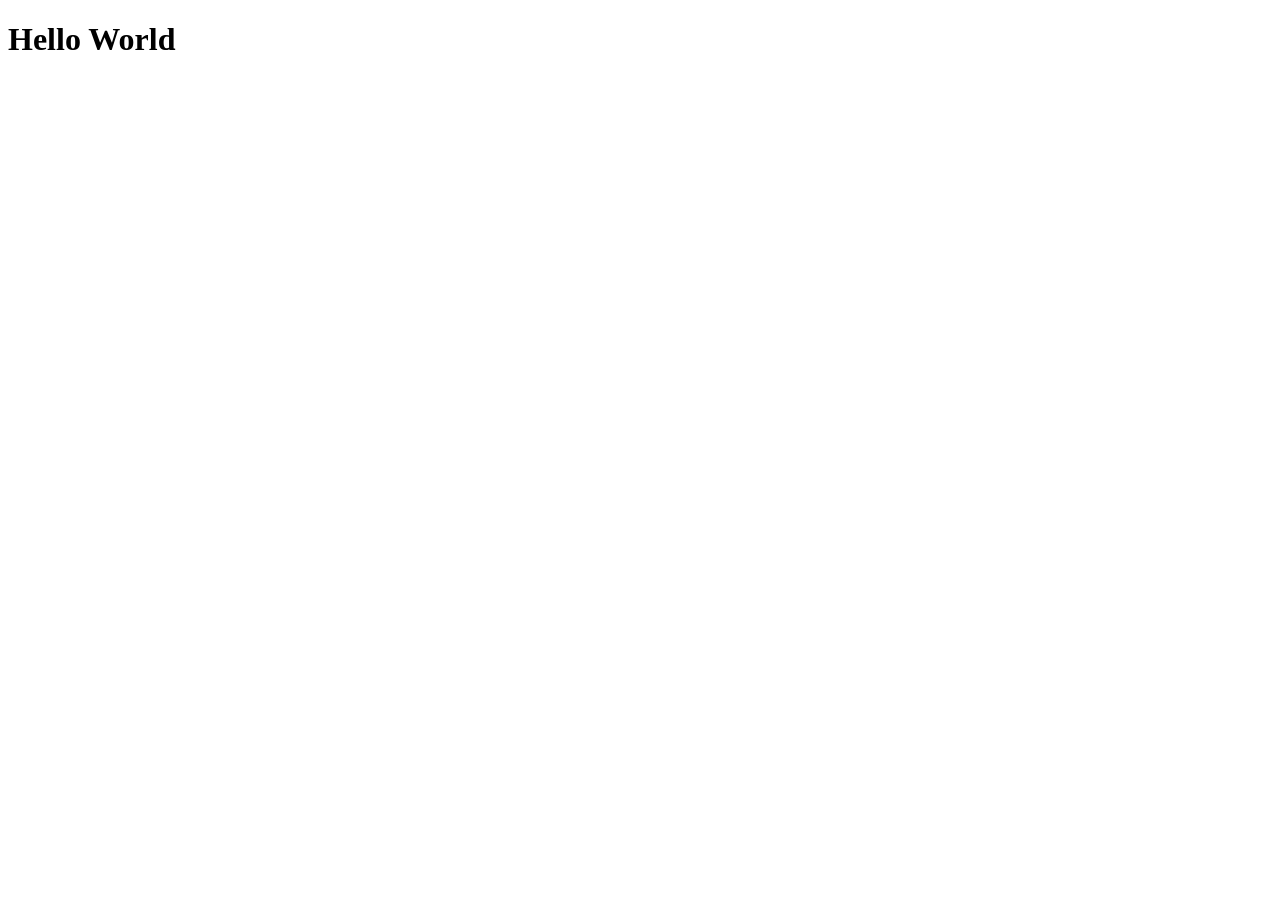
==== index.html @ a93dcea1 "docs: update readme" ====
<!DOCTYPE html>
<html lang="en">
<head>
    <meta charset="UTF-8">
    <meta http-equiv="X-UA-Compatible" content="IE=edge">
    <meta name="viewport" content="width=device-width, initial-scale=1.0">
    <title>Document</title>
</head>
<body> 
    <h1>Hello World</h1>
</body>
</html>
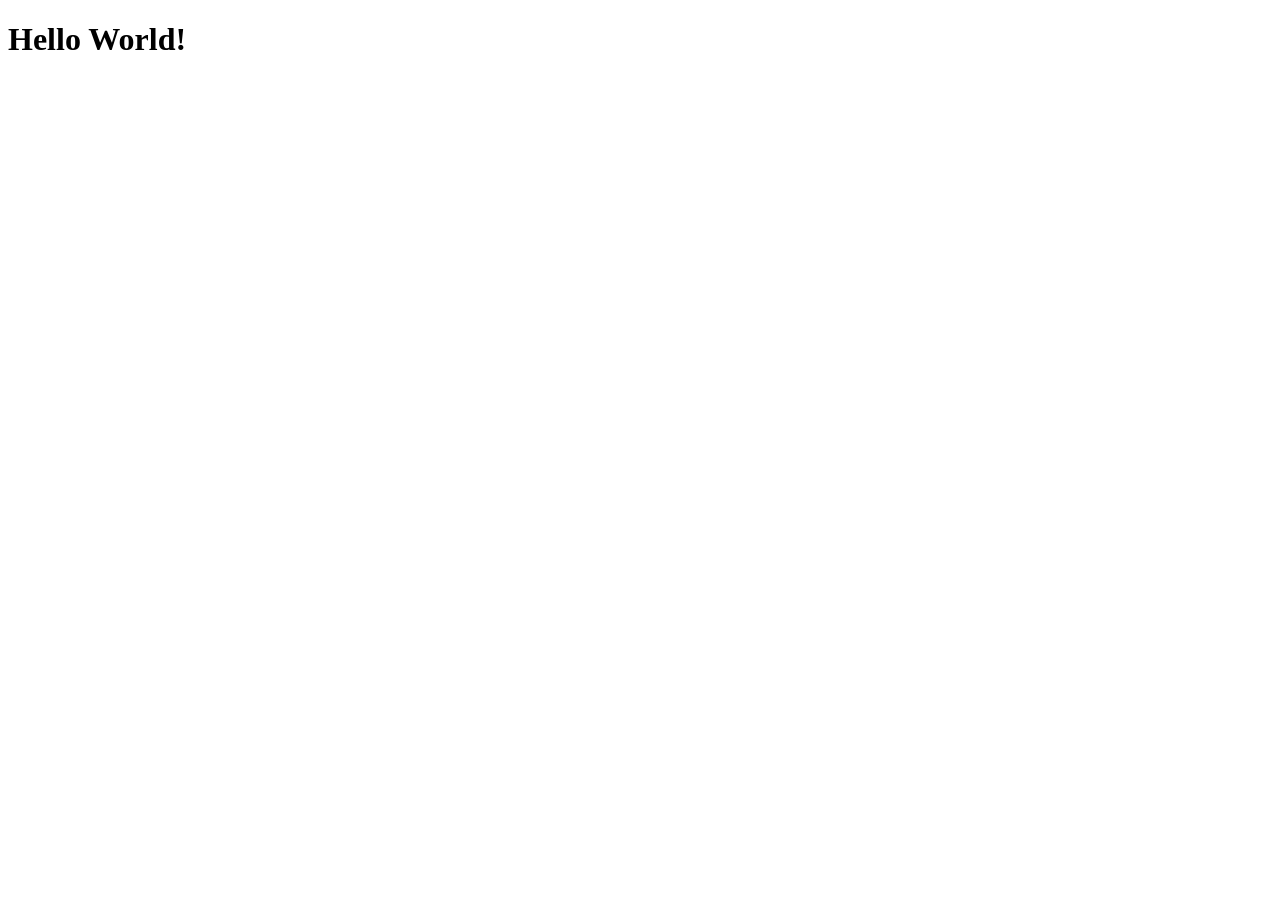
==== commit fe09a205: "fix: h1" ====
--- a/index.html
+++ b/index.html
@@ -7,6 +7,6 @@
     <title>Document</title>
 </head>
 <body> 
-    <h1>Hello World</h1>
+    <h1>Hello World!</h1>
 </body>
 </html>
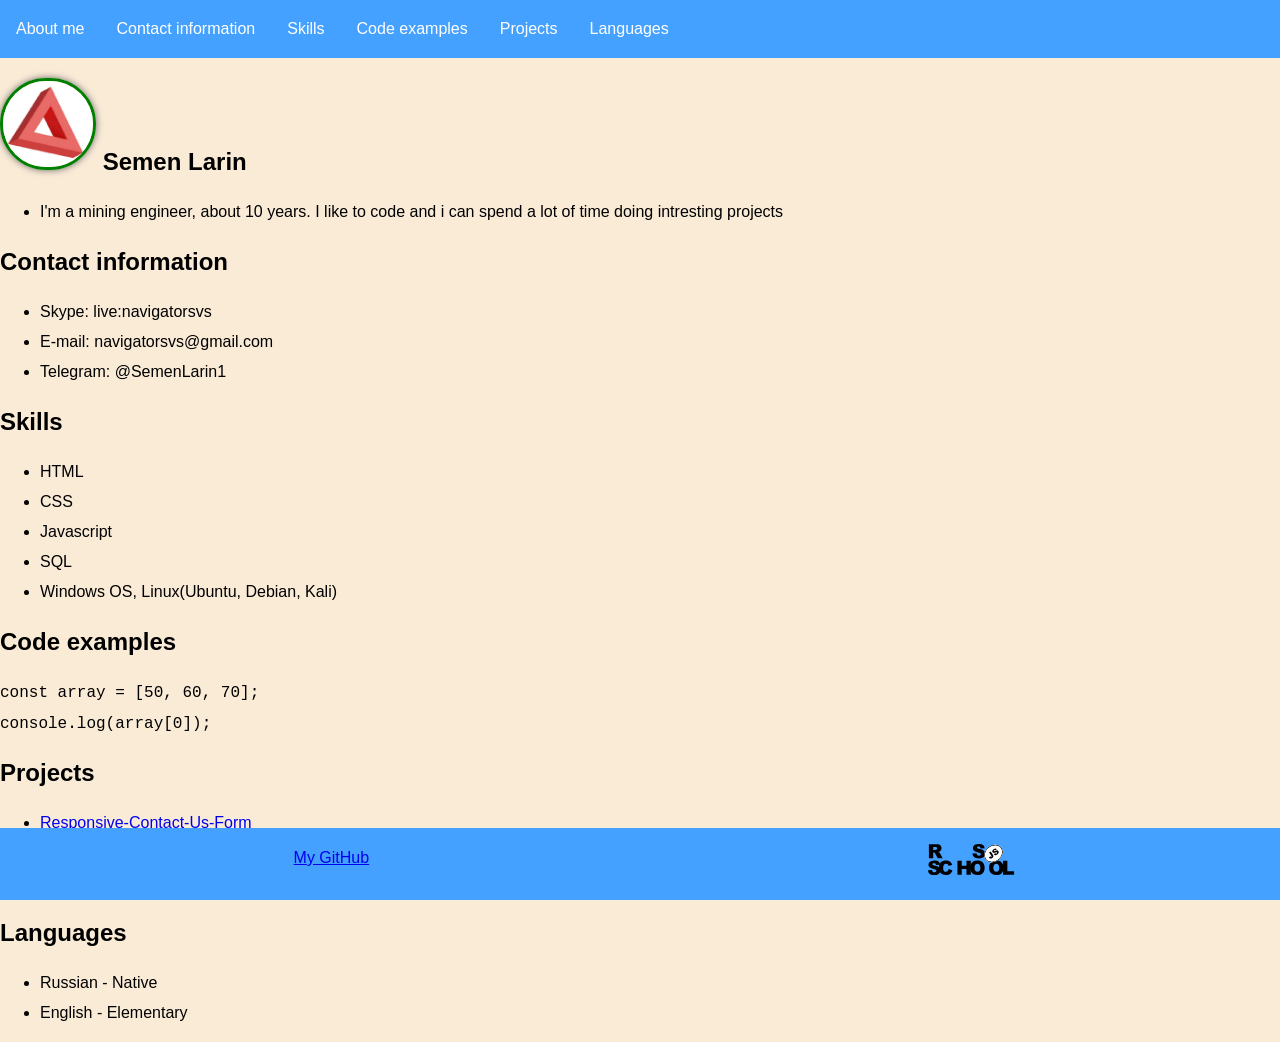
==== commit 06a3d4a7: "CV. Cross-Check" ====
--- a/index.html
+++ b/index.html
@@ -1,12 +1,78 @@
-<!DOCTYPE html>
-<html lang="en">
-<head>
-    <meta charset="UTF-8">
-    <meta http-equiv="X-UA-Compatible" content="IE=edge">
-    <meta name="viewport" content="width=device-width, initial-scale=1.0">
-    <title>Document</title>
-</head>
-<body> 
-    <h1>Hello World!</h1>
-</body>
-</html>
+<!DOCTYPE html>
+<html class="pg" lang="en">
+<head>
+  <meta charset="UTF-8">
+  <meta http-equiv="X-UA-Compatible" content="IE=edge">
+  <meta name="viewport" content="width=device-width, initial-scale=1.0">
+  <link rel="stylesheet" href="style.css">
+  <title>Document</title>
+</head>
+<body>
+  <header class="header">
+    <nav> 
+      <ul class="navigation">
+        <li class="navigation__li"><a  class="navigation__li__a" href="/contacts">About me</a></li>
+        <li class="navigation__li"><a  class="navigation__li__a" href="/">Contact information</a></li>
+        <li class="navigation__li"><a  class="navigation__li__a" href="/about">Skills</a></li>
+        <li class="navigation__li"><a  class="navigation__li__a" href="/contacts">Code examples</a></li>
+        <li class="navigation__li"><a  class="navigation__li__a" href="/contacts">Projects</a></li>
+        <li class="navigation__li"><a  class="navigation__li__a" href="/contacts">Languages</a></li>
+      </ul>
+    </nav>
+  </header>
+  <main>
+<section>
+  <h1><img src="./img/Avatar.png" alt="Логотип" class="avatar">   Semen Larin</h1>
+  <ul>
+    <li>I'm a mining engineer, about 10 years. I like to code and i can spend a lot of time doing intresting projects</li>
+  </ul>
+</section>
+<section>
+  <h2>Contact information</h2>
+  <ul>
+    <li>Skype: live:navigatorsvs</li>
+    <li>E-mail: navigatorsvs@gmail.com</li>
+    <li>Telegram: @SemenLarin1</li>
+  </ul>
+</section>
+<section>
+  <h2>Skills</h2>
+  <ul>
+    <li>HTML</li>
+    <li>CSS</li>
+    <li>Javascript</li>
+    <li>SQL</li>
+    <li>Windows OS, Linux(Ubuntu, Debian, Kali)</li>
+  </ul>
+</section>
+<section>
+  <h2>Code examples</h2>
+       <code>const array = [50, 60, 70]; <br/>
+       console.log(array[0]);</code>
+  </section>
+<section>
+  <h2>Projects</h2>
+  <ul>
+    <li><a href="https://github.com/navigatorsvs1232009/Responsive-Contact-Us-Form-in-HTML-and-CSS-">Responsive-Contact-Us-Form</a> </li>
+    <li><a href="https://github.com/navigatorsvs1232009/Registration-or-Sign-up-Form-Template-in-HTML-CSS">Registration-or-Sign-up-Form-Template-in-HTML-CSS</a> </li>
+    <li><a href="https://github.com/navigatorsvs1232009/Email-Subscription-Box-using-only-HTML-CSS">Email-Subscription-Box</a> </li>
+  </ul>
+</section>
+<section>
+  <h2>Languages</h2>
+  <ul>
+    <li>Russian - Native</li>
+    <li>English - Elementary</li>
+  </ul>
+</section>
+  </main>
+  <footer class="footer">
+    <a class="footer__github" href="https://github.com/navigatorsvs1232009">
+      My GitHub
+    </a>
+    <a>
+      <img class="logo" src="img/rs_school_js.svg" width="86" height="32" alt="RS School">
+    </a>
+  </footer>
+</body>
+</html>
--- a/style.css
+++ b/style.css
@@ -0,0 +1,66 @@
+
+body {
+    min-width: 940px;
+    height: 100%;
+    margin: 0;
+    padding: 0;
+    font-family: arial,sans-serif;
+    font-size: 16px;
+    line-height: 30px;
+    font-weight: 400;
+    color: black;
+    background-color:antiquewhite;
+  } 
+
+img {
+width: 90px;
+
+}
+
+footer {
+    display: flex;
+    justify-content: space-around;
+    padding: 15px;
+    background-color: #45a1ff;
+    color: #fff;
+    position: fixed;
+    bottom: 0;
+    width: 100%;
+}
+
+
+header {
+  display: inline;
+}
+
+
+.navigation {
+  list-style-type: none;
+  margin: 0;
+  padding: 0;
+  overflow: hidden;
+  background-color: #45a1ff;
+}
+
+.navigation__li {
+  float: left;
+}
+
+.navigation__li__a {
+  display: block;
+  color: white;
+  text-align: center;
+  padding: 14px 16px;
+  text-decoration: none;
+}
+
+
+.navigation__li__a:hover {
+  background-color: #45a1ff;
+}
+
+.avatar {
+  border-radius: 100px; 
+  border: 3px solid green; 
+  box-shadow: 0 0 7px #666;
+}
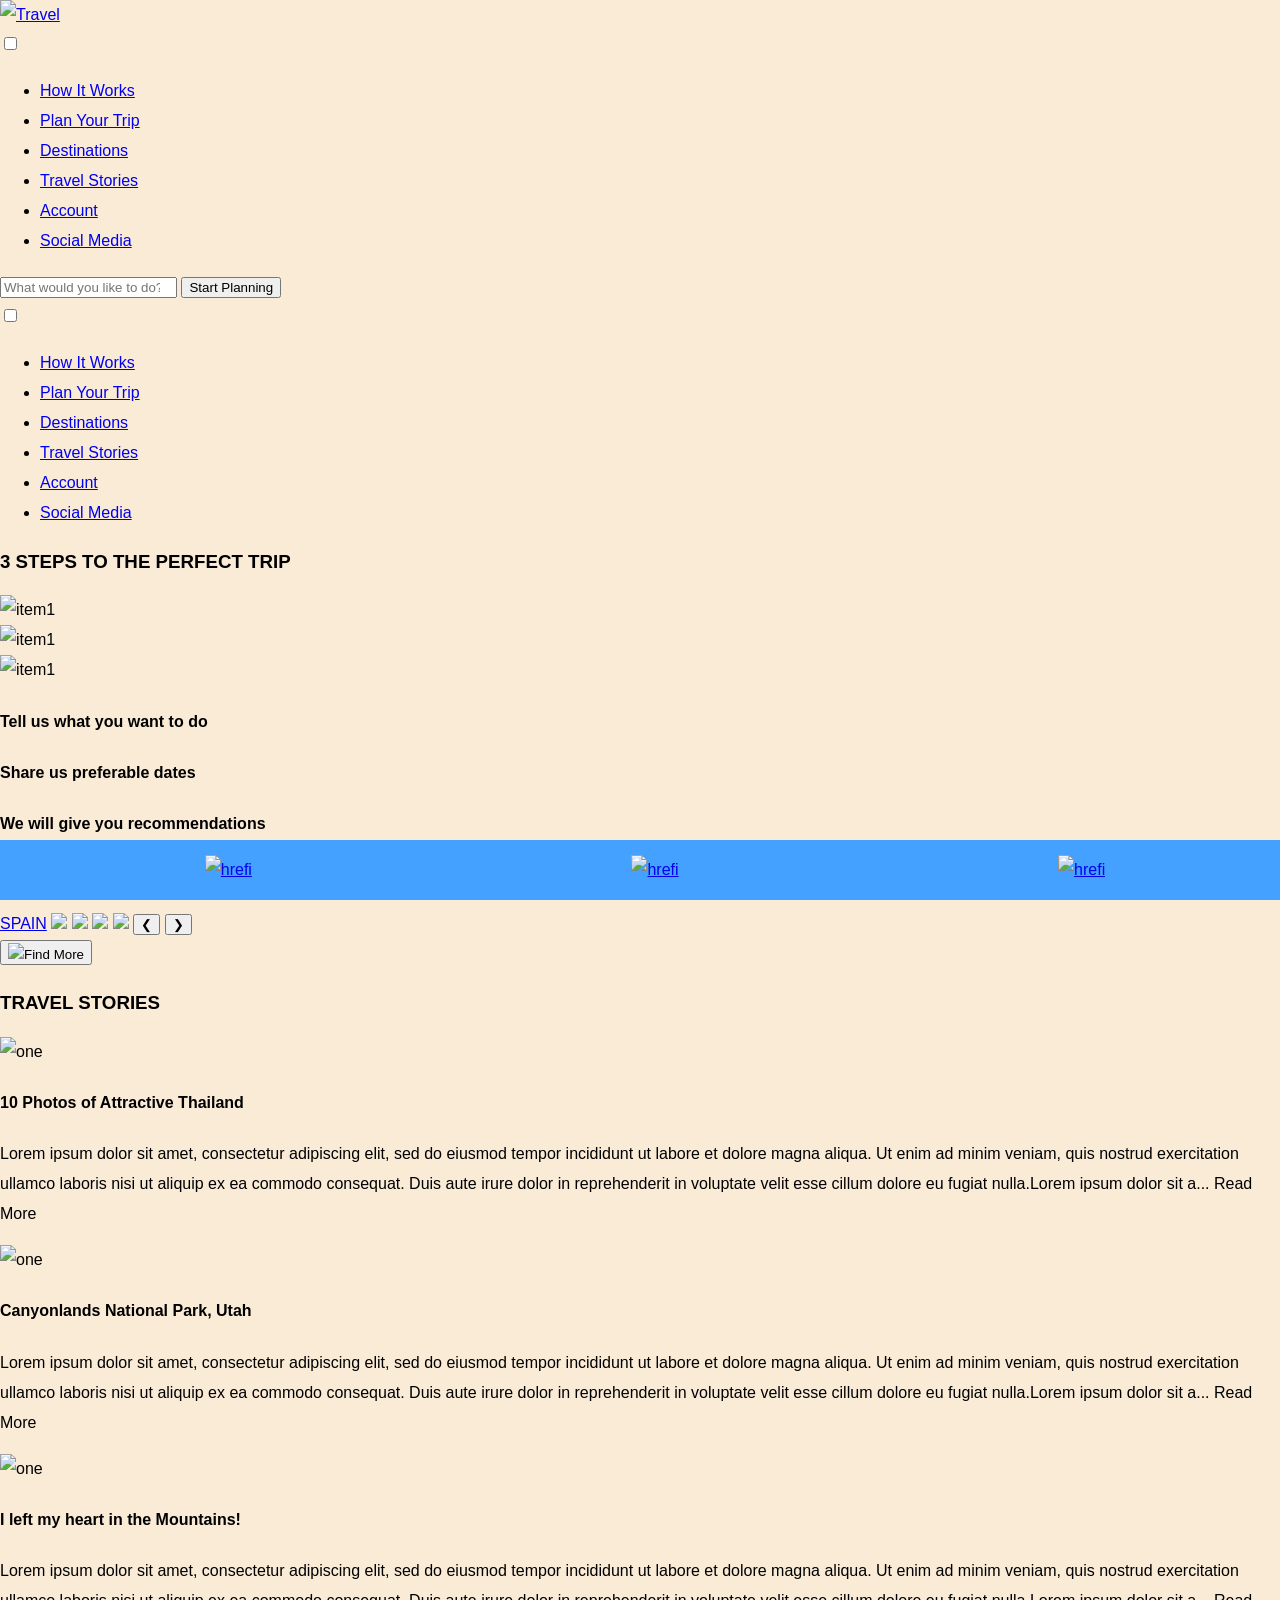
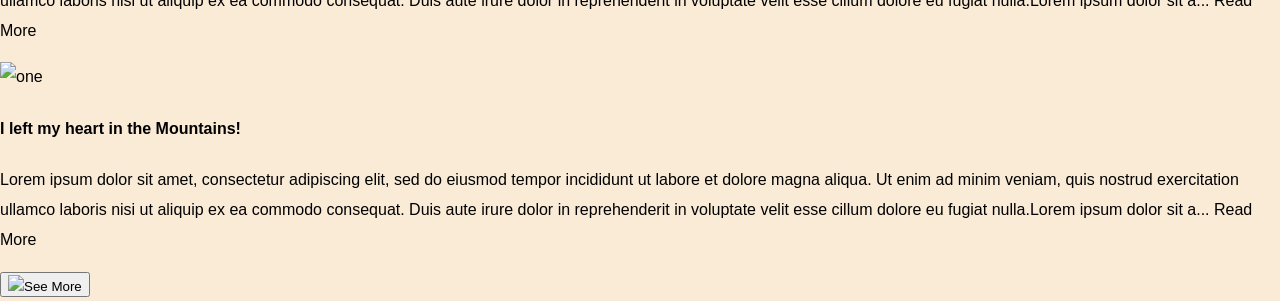
==== commit 48e969f9: "Add files via upload" ====
--- a/index.html
+++ b/index.html
@@ -1,78 +1,149 @@
 <!DOCTYPE html>
-<html class="pg" lang="en">
+<html lang="en">
 <head>
-  <meta charset="UTF-8">
-  <meta http-equiv="X-UA-Compatible" content="IE=edge">
-  <meta name="viewport" content="width=device-width, initial-scale=1.0">
-  <link rel="stylesheet" href="style.css">
-  <title>Document</title>
+    <meta charset="UTF-8">
+    <meta http-equiv="X-UA-Compatible" content="IE=edge">
+    <meta name="viewport" content="width=device-width, initial-scale=1.0">
+    <link rel="stylesheet" href="style.css">
+    <link rel="preconnect" href="https://fonts.googleapis.com">
+<link rel="preconnect" href="https://fonts.gstatic.com" crossorigin>
+<link href="https://fonts.googleapis.com/css2?family=Red+Hat+Text:wght@500&display=swap" rel="stylesheet">
+<link rel="preconnect" href="https://fonts.googleapis.com">
+<link rel="preconnect" href="https://fonts.gstatic.com" crossorigin>
+<link href="https://fonts.googleapis.com/css2?family=Magra&family=Red+Hat+Text:wght@500&display=swap" rel="stylesheet">
+<link rel="preconnect" href="https://fonts.googleapis.com">
+<link rel="preconnect" href="https://fonts.gstatic.com" crossorigin>
+<link href="https://fonts.googleapis.com/css2?family=Aleo:wght@700&family=Magra&family=Red+Hat+Text:wght@500&display=swap" rel="stylesheet">   
+<title>Document</title>
 </head>
 <body>
-  <header class="header">
-    <nav> 
-      <ul class="navigation">
-        <li class="navigation__li"><a  class="navigation__li__a" href="/contacts">About me</a></li>
-        <li class="navigation__li"><a  class="navigation__li__a" href="/">Contact information</a></li>
-        <li class="navigation__li"><a  class="navigation__li__a" href="/about">Skills</a></li>
-        <li class="navigation__li"><a  class="navigation__li__a" href="/contacts">Code examples</a></li>
-        <li class="navigation__li"><a  class="navigation__li__a" href="/contacts">Projects</a></li>
-        <li class="navigation__li"><a  class="navigation__li__a" href="/contacts">Languages</a></li>
-      </ul>
-    </nav>
-  </header>
-  <main>
-<section>
-  <h1><img src="./img/Avatar.png" alt="Логотип" class="avatar">   Semen Larin</h1>
-  <ul>
-    <li>I'm a mining engineer, about 10 years. I like to code and i can spend a lot of time doing intresting projects</li>
-  </ul>
+<header class="header">
+    <div class="header__wrapper">
+        <div class="header__logo">
+            <a href="/" class="header__logo-link">
+                <img src="./img/Logo.png" alt="Travel" class="header__logo-pic">
+            </a>
+            <div class="hamburger-menu">
+                <input id="menu__toggle" type="checkbox" />
+                <label class="menu__btn" for="menu__toggle">
+                  <span></span>
+                </label>
+            
+                <ul class="menu__box">
+                  <li><a class="menu__item" href="#">How It Works</a></li>
+                        <li><a class="menu__item" href="#">Plan Your Trip</a></li>
+                        <li><a class="menu__item" href="#">Destinations</a></li>
+                        <li><a class="menu__item" href="#">Travel Stories</a></li>
+                        <li><a class="menu__item" href="#">Account</a></li>
+                        <li><a class="menu__item" href="#">Social Media</a></li>
+                </ul>
+              </div>
+        </div>
+    <form action="" class="search">
+        <input type="search" class="search__text"
+         placeholder="What would you like to do?">
+         <button type="submit" name="submit" class="button__search" value="search">Start Planning</button>
+    </form>
+</div>
+</header>
+<!-- гамбургер меню -->
+<div class="hamburger-menu">
+    <input id="menu__toggle" type="checkbox" />
+    <label class="menu__btn" for="menu__toggle">
+      <span></span>
+    </label>
+
+    <ul class="menu__box">
+      <li><a class="menu__item" href="#">How It Works</a></li>
+			<li><a class="menu__item" href="#">Plan Your Trip</a></li>
+			<li><a class="menu__item" href="#">Destinations</a></li>
+			<li><a class="menu__item" href="#">Travel Stories</a></li>
+			<li><a class="menu__item" href="#">Account</a></li>
+			<li><a class="menu__item" href="#">Social Media</a></li>
+    </ul>
+  </div>
+
+<section class="preview">
+    <h3>3 STEPS TO THE PERFECT TRIP</h3>
+       
+    <div class="steps__item">
+        <div class="step1"><img src="./img/bicicle.png" alt="item1"></div>
+        <div class="step2"><img src="./img/calendar.png" alt="item1"></div>
+        <div class="step3"><img src="./img/fly.png" alt="item1"></div>
+    </div>
+    <div class="step__h">
+        <h4 class="step_h1">Tell us what you want to do</h4>   
+        <h4 class="step_h2">Share us preferable dates </h4>
+        <h4 class="step_h3">We will give you recommendations</h4>
+         </div>
 </section>
-<section>
-  <h2>Contact information</h2>
-  <ul>
-    <li>Skype: live:navigatorsvs</li>
-    <li>E-mail: navigatorsvs@gmail.com</li>
-    <li>Telegram: @SemenLarin1</li>
-  </ul>
+<section class="destinations">
+    <div class="dest__wrap">
+        <h3 class="dest__h3">POPULAR DESTINATIONS</h3>
+            <div class="wrap_slider">
+                <a class="spain" href="/">SPAIN</a>
+                        <img class="mySlides" src="/img/1.jpg">
+                        <img class="mySlides" src="/img/2.jpg">
+                        <img class="mySlides" src="/img/3.jpg">
+                        <img class="mySlides" src="/img/4.jpg">
+                        <button class="w3-button__w3-display-left" onclick="plusDivs(-1)">&#10094;</button>
+                        <button class="w3-button__w3-display-right" onclick="plusDivs(+1)">&#10095;</button>
+                </div>
 </section>
-<section>
-  <h2>Skills</h2>
-  <ul>
-    <li>HTML</li>
-    <li>CSS</li>
-    <li>Javascript</li>
-    <li>SQL</li>
-    <li>Windows OS, Linux(Ubuntu, Debian, Kali)</li>
-  </ul>
+<button type="submit" name="submit" class="button__find"
+ value="search"> <img class="find-str" src="./img/strelka.svg">Find More</button>
+<section class="stories">
+    <h3 class="stories__h3">TRAVEL STORIES</h3>
+<div class="wrap_backgr_img">
+    <div class="white_backgr">
+            <article class="story__item1">
+                <div class="image">
+                    <img class="imgone" src="./img/1.jpg" alt="one">
+                </div>
+                <div class="block">
+                    <h4 class="stories__h5">10 Photos of Attractive Thailand</h4>
+                    <p class="stori__1">Lorem ipsum dolor sit amet, consectetur adipiscing elit, sed do eiusmod tempor incididunt ut labore et dolore magna aliqua. Ut enim ad minim veniam, quis nostrud exercitation ullamco laboris nisi ut aliquip ex ea commodo consequat. Duis aute irure dolor in reprehenderit in voluptate velit esse cillum dolore eu fugiat nulla.Lorem ipsum dolor sit a... Read More</p>
+                </div>
+            </article>
+            <article class="story__item1">
+                <div class="image">
+                    <img class="imgone" src="./img/2.jpg" alt="one">
+                </div>
+                <div class="block">
+                    <h4 class="stories__h5">Canyonlands National Park, Utah</h4>
+                    <p class="stori__1">Lorem ipsum dolor sit amet, consectetur adipiscing elit, sed do eiusmod tempor incididunt ut labore et dolore magna aliqua. Ut enim ad minim veniam, quis nostrud exercitation ullamco laboris nisi ut aliquip ex ea commodo consequat. Duis aute irure dolor in reprehenderit in voluptate velit esse cillum dolore eu fugiat nulla.Lorem ipsum dolor sit a... Read More</p>
+                </div>
+            </article>
+            <article class="story__item1">
+                <div class="image">
+                    <img class="imgone" src="./img/3.jpg" alt="one">
+                </div>
+                <div class="block">
+                    <h4 class="stories__h5">I left my heart in the Mountains!</h4>
+                    <p class="stori__1">Lorem ipsum dolor sit amet, consectetur adipiscing elit, sed do eiusmod tempor incididunt ut labore et dolore magna aliqua. Ut enim ad minim veniam, quis nostrud exercitation ullamco laboris nisi ut aliquip ex ea commodo consequat. Duis aute irure dolor in reprehenderit in voluptate velit esse cillum dolore eu fugiat nulla.Lorem ipsum dolor sit a... Read More</p>
+                </div>
+            </article>
+            <article class="story__item1">
+                <div class="image">
+                    <img class="imgone" src="./img/4.jpg" alt="one">
+                </div>
+                <div class="block">
+                    <h4 class="stories__h5">I left my heart in the Mountains!</h4>
+                    <p class="stori__1">Lorem ipsum dolor sit amet, consectetur adipiscing elit, sed do eiusmod tempor incididunt ut labore et dolore magna aliqua. Ut enim ad minim veniam, quis nostrud exercitation ullamco laboris nisi ut aliquip ex ea commodo consequat. Duis aute irure dolor in reprehenderit in voluptate velit esse cillum dolore eu fugiat nulla.Lorem ipsum dolor sit a... Read More</p>
+                </div>
+            </article>
+            <button type="submit" name="submit" class="button__see"
+            value="search"> <img class="find-str" src="./img/strelka.svg">See More</button>
+    </div>
+    <footer class="footer">
+        
+        <a href="https://github.com/navigatorsvs1232009/rsschool-cv"><img class="img__footer" src="./img/instagram.svg" alt="hrefi"></a>
+        <a href="https://github.com/navigatorsvs1232009/rsschool-cv"><img class="img__footer_youtube" src="./img/youtube.svg" alt="hrefi"></a>
+        <a href="https://github.com/navigatorsvs1232009/rsschool-cv"><img class="img__footer" src="./img/twitter.svg" alt="hrefi"></a>
+    </footer>
+    
 </section>
-<section>
-  <h2>Code examples</h2>
-       <code>const array = [50, 60, 70]; <br/>
-       console.log(array[0]);</code>
-  </section>
-<section>
-  <h2>Projects</h2>
-  <ul>
-    <li><a href="https://github.com/navigatorsvs1232009/Responsive-Contact-Us-Form-in-HTML-and-CSS-">Responsive-Contact-Us-Form</a> </li>
-    <li><a href="https://github.com/navigatorsvs1232009/Registration-or-Sign-up-Form-Template-in-HTML-CSS">Registration-or-Sign-up-Form-Template-in-HTML-CSS</a> </li>
-    <li><a href="https://github.com/navigatorsvs1232009/Email-Subscription-Box-using-only-HTML-CSS">Email-Subscription-Box</a> </li>
-  </ul>
-</section>
-<section>
-  <h2>Languages</h2>
-  <ul>
-    <li>Russian - Native</li>
-    <li>English - Elementary</li>
-  </ul>
-</section>
-  </main>
-  <footer class="footer">
-    <a class="footer__github" href="https://github.com/navigatorsvs1232009">
-      My GitHub
-    </a>
-    <a>
-      <img class="logo" src="img/rs_school_js.svg" width="86" height="32" alt="RS School">
-    </a>
-  </footer>
+<script src="./script.js"></script>
+<script src="./index.js"></script>
 </body>
 </html>
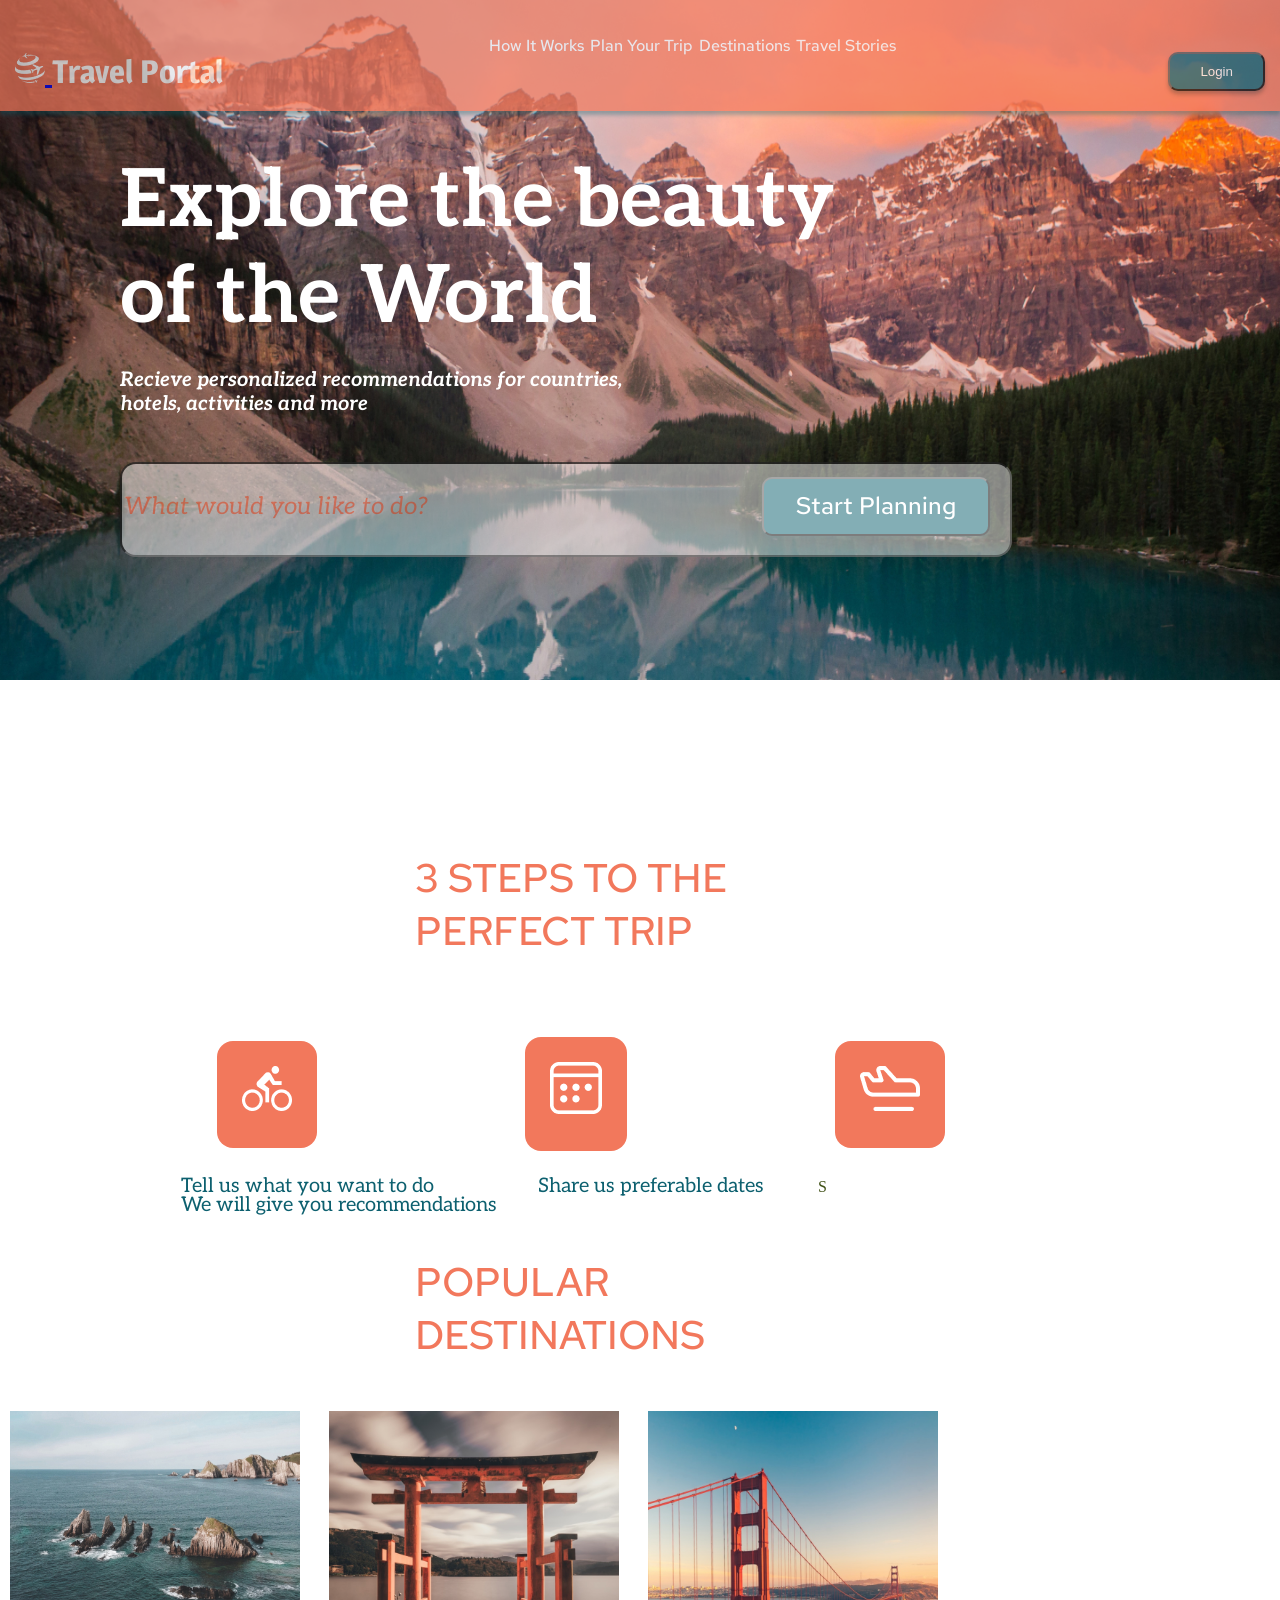
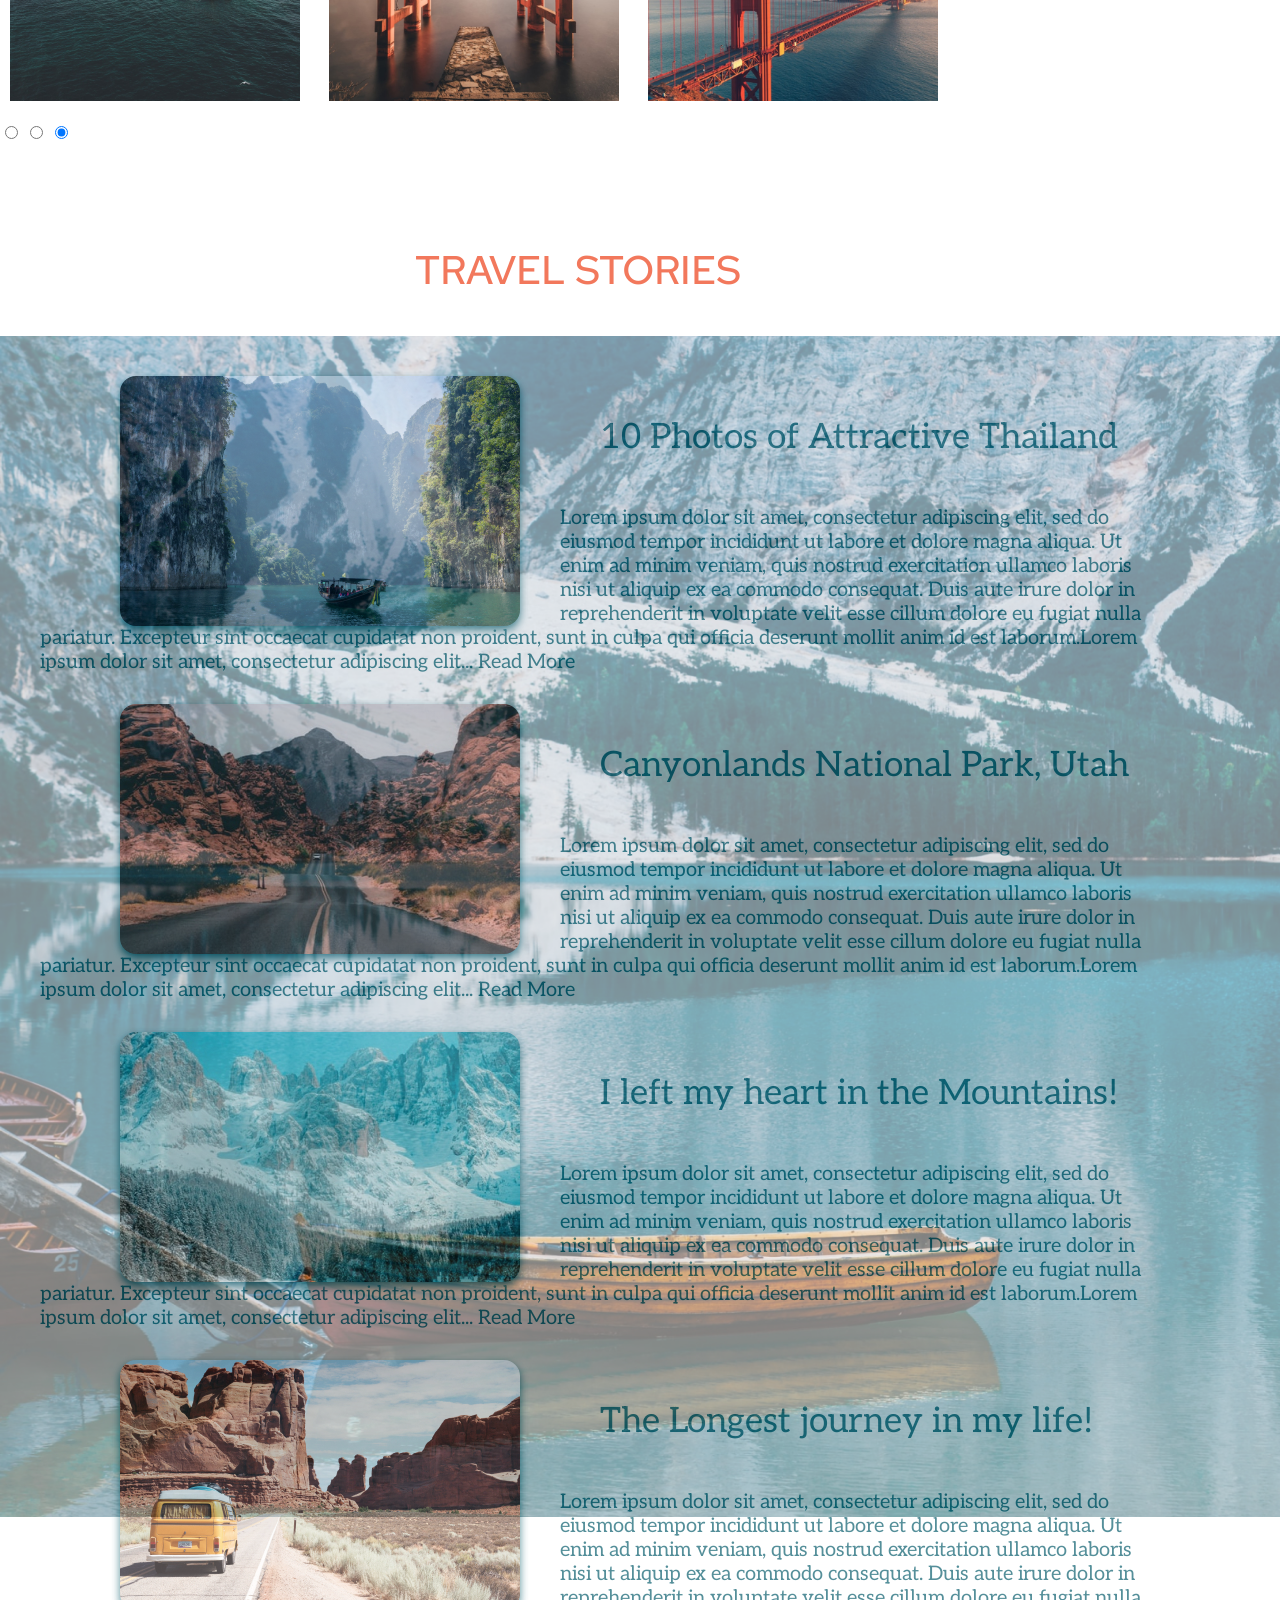
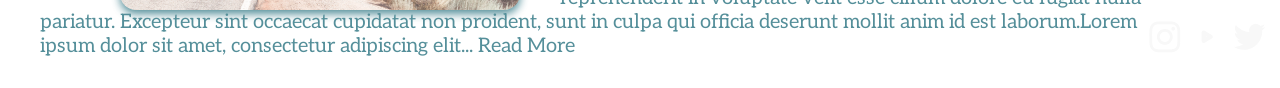
==== commit e4cd8f8d: "Add files via upload" ====
--- a/index.html
+++ b/index.html
@@ -18,132 +18,149 @@
 </head>
 <body>
 <header class="header">
-    <div class="header__wrapper">
-        <div class="header__logo">
-            <a href="/" class="header__logo-link">
-                <img src="./img/Logo.png" alt="Travel" class="header__logo-pic">
-            </a>
-            <div class="hamburger-menu">
-                <input id="menu__toggle" type="checkbox" />
-                <label class="menu__btn" for="menu__toggle">
-                  <span></span>
-                </label>
-            
-                <ul class="menu__box">
-                  <li><a class="menu__item" href="#">How It Works</a></li>
-                        <li><a class="menu__item" href="#">Plan Your Trip</a></li>
-                        <li><a class="menu__item" href="#">Destinations</a></li>
-                        <li><a class="menu__item" href="#">Travel Stories</a></li>
-                        <li><a class="menu__item" href="#">Account</a></li>
-                        <li><a class="menu__item" href="#">Social Media</a></li>
-                </ul>
-              </div>
+    <div class="wrapper">
+        <div class="header__wrapper">
+            <div class="header__logo">
+                <a href="/" class="header__logo__link">
+                    <img src="./img/Vector.png" alt="Logo" class="header__logo__pic">
+                </a>
+                <a class="header__login_text" href="#">Travel Portal </a>
+            </div>
+                    <nav class="header__nav">
+                        <ul class="header__list">
+                            <li class="header__item">
+                                <a href="#" class="header__link">How It Works</a>
+                            </li>
+                            <li class="header__item">
+                                <a href="#" class="header__link">Plan Your Trip</a>
+                            </li>
+                            <li class="header__item">
+                                <a href="#" class="header__link">Destinations</a>
+                            </li>
+                            <li class="header__item">
+                                <a href="#" class="header__link">Travel Stories</a>
+                            </li>
+                        
+                        </ul>
+                    </nav>
+                        <button class="button__login">Login</button>
         </div>
-    <form action="" class="search">
-        <input type="search" class="search__text"
-         placeholder="What would you like to do?">
-         <button type="submit" name="submit" class="button__search" value="search">Start Planning</button>
-    </form>
-</div>
+    </div>
 </header>
-<!-- гамбургер меню -->
-<div class="hamburger-menu">
-    <input id="menu__toggle" type="checkbox" />
-    <label class="menu__btn" for="menu__toggle">
-      <span></span>
-    </label>
 
-    <ul class="menu__box">
-      <li><a class="menu__item" href="#">How It Works</a></li>
-			<li><a class="menu__item" href="#">Plan Your Trip</a></li>
-			<li><a class="menu__item" href="#">Destinations</a></li>
-			<li><a class="menu__item" href="#">Travel Stories</a></li>
-			<li><a class="menu__item" href="#">Account</a></li>
-			<li><a class="menu__item" href="#">Social Media</a></li>
-    </ul>
-  </div>
+<main class="main">
+    <section class="preview">
+    <div class="wrapper__preview">
+        <h1 class="preview__title">Explore the beauty of the World</h1>
+        <p class="preview__subtitle">Recieve personalized recommendations for countries, hotels, activities and more</p>
+        
+        <form  class="search-form">
+            <Fieldset class="search-form__wrap">
+                <p class="search-form__preview">
+                    <input type="text" class="search-form__field" placeholder="What would you like to do?">
+                    <button type="submit" class="search-form__submit">Start Planning</button>
+                </p>
+            </Fieldset>
+        </form>
 
-<section class="preview">
-    <h3>3 STEPS TO THE PERFECT TRIP</h3>
+</div>    
+    </section>
+<section class="steps">
+        <h3>3 STEPS TO THE PERFECT TRIP</h3>
        
     <div class="steps__item">
-        <div class="step1"><img src="./img/bicicle.png" alt="item1"></div>
-        <div class="step2"><img src="./img/calendar.png" alt="item1"></div>
-        <div class="step3"><img src="./img/fly.png" alt="item1"></div>
+        <div class="step1">
+            <img src="./img/bicicle.png" alt="item1">  
+       
+        </div>
+        <div class="step1"><img src="./img/calendar.png" alt="item1"></div>
+        <div class="step1"><img src="./img/fly.png" alt="item1"></div>
+   
+    </div></section>
+<div class="step__h">
+    <h4>Tell us what you want to do</h4>   
+    <h4>Share us preferable dates </h4>        S
+    <h4>We will give you recommendations</h4>
+     </div>
+     <div class="steps">
+        <h3>POPULAR DESTINATIONS</h3>
+        <div class="wrap_slider">
+            <img src="./img/left_slid.jpg" alt="imgr" class="slider-left">
+            <img src="./img/center_sl.jpg" alt="imgr" class="slider-left">
+            <img src="./img/right_sl.jpg" alt="imgr" class="slider-left">
+        </div>
     </div>
-    <div class="step__h">
-        <h4 class="step_h1">Tell us what you want to do</h4>   
-        <h4 class="step_h2">Share us preferable dates </h4>
-        <h4 class="step_h3">We will give you recommendations</h4>
-         </div>
+    <div class="slider__radio">
+        <input type="radio" name="switch" id="i_1">
+<input type="radio" name="switch" id="i_2">
+<input type="radio" name="switch" id="i_3" checked>
+
+<div class="button__slider">
+    <button type="submit" class="search-form__submit">Start Planning</button>
+</div>
+    </div>
+<section class="stories">
+    <h3>TRAVEL STORIES</h3>
+<div class="wrap__stories">
+
+    <div class="stories_block">
+        <div class="stories-pic">
+            <img class="stor__logo" src="./img/1.jpg" alt="mountins">
+            
+        </div>
+            <div class="stories__info">
+                <h4 class="stor__title">10 Photos of Attractive Thailand</h4>
+                <p class="stori__info">Lorem ipsum dolor sit amet, consectetur adipiscing elit, sed do eiusmod tempor incididunt ut labore et dolore magna aliqua. Ut enim ad minim veniam, quis nostrud exercitation ullamco laboris nisi ut aliquip ex ea commodo consequat. Duis aute irure dolor in reprehenderit in voluptate velit esse cillum dolore eu fugiat nulla pariatur. Excepteur sint occaecat cupidatat non proident, sunt in culpa qui officia deserunt mollit anim id est laborum.Lorem ipsum dolor sit amet, consectetur adipiscing elit... Read More</p>
+            </div>
+        </div>
+    <div class="stories_block">
+        <div class="stories-pic">
+            <img class="stor__logo" src="./img/2.jpg" alt="mountins">
+        </div>
+            <div class="stories__info">
+                <h4 class="stor__title">Canyonlands National Park, Utah</h4>
+                <p class="stori__info">Lorem ipsum dolor sit amet, consectetur adipiscing elit, sed do eiusmod tempor incididunt ut labore et dolore magna aliqua. Ut enim ad minim veniam, quis nostrud exercitation ullamco laboris nisi ut aliquip ex ea commodo consequat. Duis aute irure dolor in reprehenderit in voluptate velit esse cillum dolore eu fugiat nulla pariatur. Excepteur sint occaecat cupidatat non proident, sunt in culpa qui officia deserunt mollit anim id est laborum.Lorem ipsum dolor sit amet, consectetur adipiscing elit... Read More</p>
+            </div>
+    </div>
+    <div class="stories_block">
+        <div class="stories-pic">
+            <img class="stor__logo" src="./img/3.jpg" alt="mountins">
+        </div>
+            <div class="stories__info">
+                <h4 class="stor__title">I left my heart in the Mountains!</h4>
+                <p class="stori__info">Lorem ipsum dolor sit amet, consectetur adipiscing elit, sed do eiusmod tempor incididunt ut labore et dolore magna aliqua. Ut enim ad minim veniam, quis nostrud exercitation ullamco laboris nisi ut aliquip ex ea commodo consequat. Duis aute irure dolor in reprehenderit in voluptate velit esse cillum dolore eu fugiat nulla pariatur. Excepteur sint occaecat cupidatat non proident, sunt in culpa qui officia deserunt mollit anim id est laborum.Lorem ipsum dolor sit amet, consectetur adipiscing elit... Read More</p>
+            </div>
+    </div>
+    <div class="stories_block">
+        <div class="stories-pic">
+            <img class="stor__logo" src="./img/4.jpg" alt="mountins">
+        </div>
+            <div class="stories__info">
+                <h4 class="stor__title">The Longest journey in my life!</h4>
+                <p class="stori__info">Lorem ipsum dolor sit amet, consectetur adipiscing elit, sed do eiusmod tempor incididunt ut labore et dolore magna aliqua. Ut enim ad minim veniam, quis nostrud exercitation ullamco laboris nisi ut aliquip ex ea commodo consequat. Duis aute irure dolor in reprehenderit in voluptate velit esse cillum dolore eu fugiat nulla pariatur. Excepteur sint occaecat cupidatat non proident, sunt in culpa qui officia deserunt mollit anim id est laborum.Lorem ipsum dolor sit amet, consectetur adipiscing elit... Read More</p>
+            </div>
+    </div>
+  
+</div>
+
+
+
+
 </section>
-<section class="destinations">
-    <div class="dest__wrap">
-        <h3 class="dest__h3">POPULAR DESTINATIONS</h3>
-            <div class="wrap_slider">
-                <a class="spain" href="/">SPAIN</a>
-                        <img class="mySlides" src="/img/1.jpg">
-                        <img class="mySlides" src="/img/2.jpg">
-                        <img class="mySlides" src="/img/3.jpg">
-                        <img class="mySlides" src="/img/4.jpg">
-                        <button class="w3-button__w3-display-left" onclick="plusDivs(-1)">&#10094;</button>
-                        <button class="w3-button__w3-display-right" onclick="plusDivs(+1)">&#10095;</button>
-                </div>
-</section>
-<button type="submit" name="submit" class="button__find"
- value="search"> <img class="find-str" src="./img/strelka.svg">Find More</button>
-<section class="stories">
-    <h3 class="stories__h3">TRAVEL STORIES</h3>
-<div class="wrap_backgr_img">
-    <div class="white_backgr">
-            <article class="story__item1">
-                <div class="image">
-                    <img class="imgone" src="./img/1.jpg" alt="one">
-                </div>
-                <div class="block">
-                    <h4 class="stories__h5">10 Photos of Attractive Thailand</h4>
-                    <p class="stori__1">Lorem ipsum dolor sit amet, consectetur adipiscing elit, sed do eiusmod tempor incididunt ut labore et dolore magna aliqua. Ut enim ad minim veniam, quis nostrud exercitation ullamco laboris nisi ut aliquip ex ea commodo consequat. Duis aute irure dolor in reprehenderit in voluptate velit esse cillum dolore eu fugiat nulla.Lorem ipsum dolor sit a... Read More</p>
-                </div>
-            </article>
-            <article class="story__item1">
-                <div class="image">
-                    <img class="imgone" src="./img/2.jpg" alt="one">
-                </div>
-                <div class="block">
-                    <h4 class="stories__h5">Canyonlands National Park, Utah</h4>
-                    <p class="stori__1">Lorem ipsum dolor sit amet, consectetur adipiscing elit, sed do eiusmod tempor incididunt ut labore et dolore magna aliqua. Ut enim ad minim veniam, quis nostrud exercitation ullamco laboris nisi ut aliquip ex ea commodo consequat. Duis aute irure dolor in reprehenderit in voluptate velit esse cillum dolore eu fugiat nulla.Lorem ipsum dolor sit a... Read More</p>
-                </div>
-            </article>
-            <article class="story__item1">
-                <div class="image">
-                    <img class="imgone" src="./img/3.jpg" alt="one">
-                </div>
-                <div class="block">
-                    <h4 class="stories__h5">I left my heart in the Mountains!</h4>
-                    <p class="stori__1">Lorem ipsum dolor sit amet, consectetur adipiscing elit, sed do eiusmod tempor incididunt ut labore et dolore magna aliqua. Ut enim ad minim veniam, quis nostrud exercitation ullamco laboris nisi ut aliquip ex ea commodo consequat. Duis aute irure dolor in reprehenderit in voluptate velit esse cillum dolore eu fugiat nulla.Lorem ipsum dolor sit a... Read More</p>
-                </div>
-            </article>
-            <article class="story__item1">
-                <div class="image">
-                    <img class="imgone" src="./img/4.jpg" alt="one">
-                </div>
-                <div class="block">
-                    <h4 class="stories__h5">I left my heart in the Mountains!</h4>
-                    <p class="stori__1">Lorem ipsum dolor sit amet, consectetur adipiscing elit, sed do eiusmod tempor incididunt ut labore et dolore magna aliqua. Ut enim ad minim veniam, quis nostrud exercitation ullamco laboris nisi ut aliquip ex ea commodo consequat. Duis aute irure dolor in reprehenderit in voluptate velit esse cillum dolore eu fugiat nulla.Lorem ipsum dolor sit a... Read More</p>
-                </div>
-            </article>
-            <button type="submit" name="submit" class="button__see"
-            value="search"> <img class="find-str" src="./img/strelka.svg">See More</button>
+</main>
+<footer class="footer">
+ 
+    <h5>All Rights Reserved © Travel Portal</h5>
+    <div class="footer-right">
+
+        <a href="#"><img class="img__footer" src="./img/instagram.svg" alt="hrefi"></a>
+        <a href="#"><img class="img__footer" src="./img/youtube.svg" alt="hrefi"></a>
+        <a href="#"><img class="img__footer" src="./img/twitter.svg" alt="hrefi"></a>
+    
+        
+      
     </div>
-    <footer class="footer">
-        
-        <a href="https://github.com/navigatorsvs1232009/rsschool-cv"><img class="img__footer" src="./img/instagram.svg" alt="hrefi"></a>
-        <a href="https://github.com/navigatorsvs1232009/rsschool-cv"><img class="img__footer_youtube" src="./img/youtube.svg" alt="hrefi"></a>
-        <a href="https://github.com/navigatorsvs1232009/rsschool-cv"><img class="img__footer" src="./img/twitter.svg" alt="hrefi"></a>
-    </footer>
-    
-</section>
-<script src="./script.js"></script>
-<script src="./index.js"></script>
+</footer>
+
 </body>
 </html>
--- a/style.css
+++ b/style.css
@@ -1,66 +1,456 @@
+html, body, div, span, applet, object, iframe,
+h1, h2, h3, h4, h6, p, blockquote, pre,
+a, abbr, acronym, address, big, cite, code,
+del, dfn, em, img, ins, kbd, q, s, samp,
+small, strike, strong, sub, sup, tt, var,
+b, u, i, center,
+dl, dt, dd, ol, ul, li,
+fieldset, form, label, legend,
+table, caption, tbody, tfoot, thead, tr, th, td,
+article, aside, canvas, details, embed,
+figure, figcaption, footer, header, hgroup,
+menu, nav, output, ruby, section, summary,
+time, mark, audio, video {
+  margin: 0;
+	padding: 0;
+	border: 0;
+	font-size: 100%;
+	font: inherit;
+	vertical-align: baseline;
+}
+
+
+
+html {
+    box-sizing: border-box;
+}
+
+*, *::before, *::after {
+    box-sizing: inherit;
+}
 
 body {
-    min-width: 940px;
-    height: 100%;
-    margin: 0;
-    padding: 0;
-    font-family: arial,sans-serif;
+    
+    font-family: 'Lato';
+    font-style: normal;
     font-size: 16px;
-    line-height: 30px;
-    font-weight: 400;
-    color: black;
-    background-color:antiquewhite;
-  } 
-
-img {
-width: 90px;
-
-}
+    line-height: 1.2;
+    font-weight: normal;
+    color:rgb(65, 82, 24);
+    width: 100%;
+}
+
+
+
+.wrapper {
+    max-width: 1440px;
+    margin: 0 auto;
+    padding: 0 15px;
+}
+/* header */
+.header {
+    position: fixed;
+    top: 0;
+    left: 0;
+    background-color:#F2785C;
+    position: fixed;
+    top: 0;
+    width: 100%;
+    opacity: 70%;
+    padding-bottom: 20px;
+    box-shadow: 0px 4px 4px rgba(13, 96, 111, 0.5)
+}
+
+.header__wrapper {
+    display: flex;
+    flex-wrap: wrap;
+    align-items: flex-end;
+    justify-content: space-between;
+  
+    text-decoration: nones;
+    list-style-type: none;
+    
+    
+}
+
+
+
+.header__nav {
+    margin: 35px 34px;
+    
+}
+
+.header__list{
+    display: flex;
+    flex-wrap: wrap;
+
+
+}
+
+.header__item{
+    padding-right: 6px;
+    list-style-type: none;
+}
+.header__item:last-child {
+    margin-right: none;
+}
+
+.header__link {
+    font-family: 'Red Hat Text';
+    font-style: normal;
+    font-weight: 500;
+    font-size: 16px;
+    line-height: 21px;
+    color:aliceblue;
+    text-decoration: none;
+    list-style-type: none;
+}
+
+
+.button__login {
+color: #ffffff;
+margin: 0px 0px 0px 0px;
+padding: 10px 30px;
+background: #0D606F;
+box-shadow: 0px 4px 4px rgba(0, 0, 0, 0.25), 0px 2px 3px rgba(13, 96, 111, 0.16);
+border-radius: 10px;
+
+}
+
+
+/* logo */
+
+.header__logo {
+padding: 0px 0px 0px 0px;
+
+
+font-family: 'Magra';
+font-style: normal;
+font-weight: 600;
+font-size: 32px;
+line-height: 39px;
+}
+
+.header__login_text {
+    text-decoration: none;
+    list-style-type: none;
+    color: #ffffff;
+}
+
+
+.header__login_text{
+    display: inline-block;
+    padding-left: 0px;
+
+    font-family: 'Magra';
+    font-style: normal;
+    font-weight: 600;
+    font-size: 32px;
+    line-height: 39px;
+
+}
+
+
+/* main */
+.wrapper__preview{
+    max-width: 1440px;
+    margin: 32px 428px 221px 120px;
+
+}
+
+
+.preview {
+    /* min-height: 100vh; */
+    background-size: cover;
+
+
+    background: url("./img/garrett-parker-DlkF4-dbCOU-unsplash\ 1.jpg") no-repeat 0 0/100% auto;
+    padding-top: 122px;
+    padding-bottom: 33px;
+
+}
+
+
+.preview__title {
+    font-family: 'Aleo';
+    font-style: normal;
+    font-weight: 700;
+    font-size: 80px;
+    line-height: 96px;
+    
+    color: #FFFFFF;
+    max-width: 892px;
+
+    margin-bottom: 22px;
+}
+
+.preview__subtitle {
+    font-family: 'Aleo';
+font-style: italic;
+font-weight: 700;
+font-size: 20px;
+line-height: 24px;
+
+max-width: 546px;
+
+color: #FFFFFF;
+margin-bottom: 46px;
+}
+
+/* input */
+
+.search-form__wrap{
+    margin-left: 0px;
+    border: 0;
+}
+
+.search-form__info {
+    display: flex;
+    flex-wrap: wrap;
+    
+
+}
+
+.search-form__field {
+background: rgba(255, 255, 255, 0.7);
+border-radius: 16px;
+width: 892px;
+height: 95px;
+opacity: 70%;
+z-index: 1;
+}
+
+
+input::placeholder{
+    
+    font-family: 'Aleo';
+font-style: italic;
+font-weight: 400;
+font-size: 24px;
+line-height: 29px;
+
+color: #F2785C;
+}
+
+
+.search-form__submit {
+
+width: 228px;
+height: 59px;
+left: 766px;
+top: 434px;
+
+background: #0D606F;
+box-shadow: 0px 0px 3px rgba(13, 96, 111, 0.08), 0px 2px 3px rgba(13, 96, 111, 0.16);
+border-radius: 10px;
+font-family: 'Red Hat Text';
+font-style: normal;
+font-weight: 500;
+font-size: 24px;
+line-height: 32px;
+color: #FFFFFF;
+margin-left: -250px;
+z-index: 2;
+}
+
+/* h3 */
+
+h3 {
+    margin: 40px 415px;
+    font-family: 'Red Hat Text';
+    font-style: normal;
+    font-weight: 500;
+    font-size: 40px;
+    line-height: 53px;
+    /* identical to box height */
+    
+    
+    color: #F2785C;
+}
+/* section 2 */
+.steps {
+display: inline-block;
+justify-content: center;
+align-items: center;
+
+    font-family: 'Red Hat Text';
+font-style: normal;
+font-weight: 500;
+font-size: 40px;
+line-height: 53px;
+}
+
+.steps__item {
+display: flex;
+justify-content: space-between;
+align-items: center;
+padding: 40px 131px 13px 13px;
+margin-left: 204px;
+margin-right: 204px;
+}
+
+
+
+.step1, .step2, .step3  {
+padding: 25px;
+    background: #F2785C;
+    border-radius: 16px;
+}
+
+h4{
+    margin:-13px  50px;
+display: inline-block;
+font-family: 'Aleo';
+font-style: normal;
+font-weight: 400;
+font-size: 20px;
+line-height: 24px;
+
+color: #0D606F;
+}
+
+.step__h {
+margin-left: 131px;
+margin-right: 204px;
+margin-top: 13px;
+}
+
+/* slider */
+.wrap-slider{
+    display: flex;
+    flex-flow: row-reverse nowrap;
+    justify-content: space-around;
+    align-content: space-around;
+    width: 100%;
+    height: 100px;
+   }
+   .slider-left {
+    margin: 5px;
+    padding: 5px;
+    flex: 0 1 auto;
+    align-self: center;
+    max-height: 300px;
+   }
+
+    #i_1:checked ~ .wrapper .content1,
+    #i_2:checked ~ .wrapper .content2,
+    #i_3:checked ~ .wrapper .content3 {
+        opacity: 1;
+        pointer-events: auto;
+    }
+
+
+    #i_1:checked ~ .controls label[for="i_1"],
+    #i_2:checked ~ .controls label[for="i_2"],
+    #i_3:checked ~ .controls label[for="i_3"]
+    {
+    color: #424242;
+    }
+
+    /* stories */
+    .wrap__stories{
+        display: flex;
+        flex-wrap: wrap;
+        height: 1270px;
+        margin: 0;    
+
+        background: rgba(255, 255, 255, 0.7);
+        opacity: 70%;
+        
+        background-size: cover;
+        padding-top: 40px;
+        z-index: -1;
+        }
+/* 
+        .wrap__stories{
+            display: flex;
+            flex-wrap: wrap;
+            height: 1331px;
+            margin: 0 0 0 0;    
+            background: url("./back_stories.jpg") no-repeat 0 0/100% auto;
+        
+            opacity: 70%;
+            min-height: 100vh;
+            background-size: cover;
+           
+            } */
+
+    /*stories text  */
+.stor__logo {
+float: left;
+margin: 0px 40px 0px 120px;
+max-width: 100%;
+height: auto;
+filter: drop-shadow(0px 4px 4px #0D606F);
+border-radius: 16px;
+}
+
+
+
+
+.stor__title {
+margin: 40px 125px 24px 40px;
+font-family: 'Aleo';
+font-style: normal;
+font-weight: 400;
+font-size: 35px;
+line-height: 42px;
+
+
+
+color: #0D606F;
+}
+
+
+.stori__info{
+    margin: 24px 125px 30px 40px;
+    display: block;
+
+    font-family: 'Aleo';
+font-style: normal;
+font-weight: 400;
+font-size: 20px;
+line-height: 24px;
+
+color: #0D606F;
+}
+/* footer */
 
 footer {
-    display: flex;
-    justify-content: space-around;
-    padding: 15px;
-    background-color: #45a1ff;
-    color: #fff;
-    position: fixed;
-    bottom: 0;
-    width: 100%;
-}
-
-
-header {
-  display: inline;
-}
-
-
-.navigation {
-  list-style-type: none;
-  margin: 0;
-  padding: 0;
-  overflow: hidden;
-  background-color: #45a1ff;
-}
-
-.navigation__li {
-  float: left;
-}
-
-.navigation__li__a {
-  display: block;
-  color: white;
-  text-align: center;
-  padding: 14px 16px;
-  text-decoration: none;
-}
-
-
-.navigation__li__a:hover {
-  background-color: #45a1ff;
-}
-
-.avatar {
-  border-radius: 100px; 
-  border: 3px solid green; 
-  box-shadow: 0 0 7px #666;
-}+   
+    display: flex;
+  
+    
+    justify-content:flex-end;
+    align-items: flex-end;
+    height: 1331px;
+    margin: -1270px 0 0 0;    
+    background: url("./back_stories.jpg") no-repeat 0 0/100% auto;
+
+
+    
+  }
+
+
+  h5 {
+font-family: 'Red Hat Text';
+font-style: normal;
+font-weight: 500;
+font-size: 16px;
+line-height: 21px;
+
+color: #FFFFFF;
+  }
+
+  .footer-right{
+    display: flex;
+    align-items: center;
+    padding: 14px;
+    margin-left: 415px;
+  }
+
+
+  .img__footer{
+    display: block;
+    padding-left: 20px;
+  }
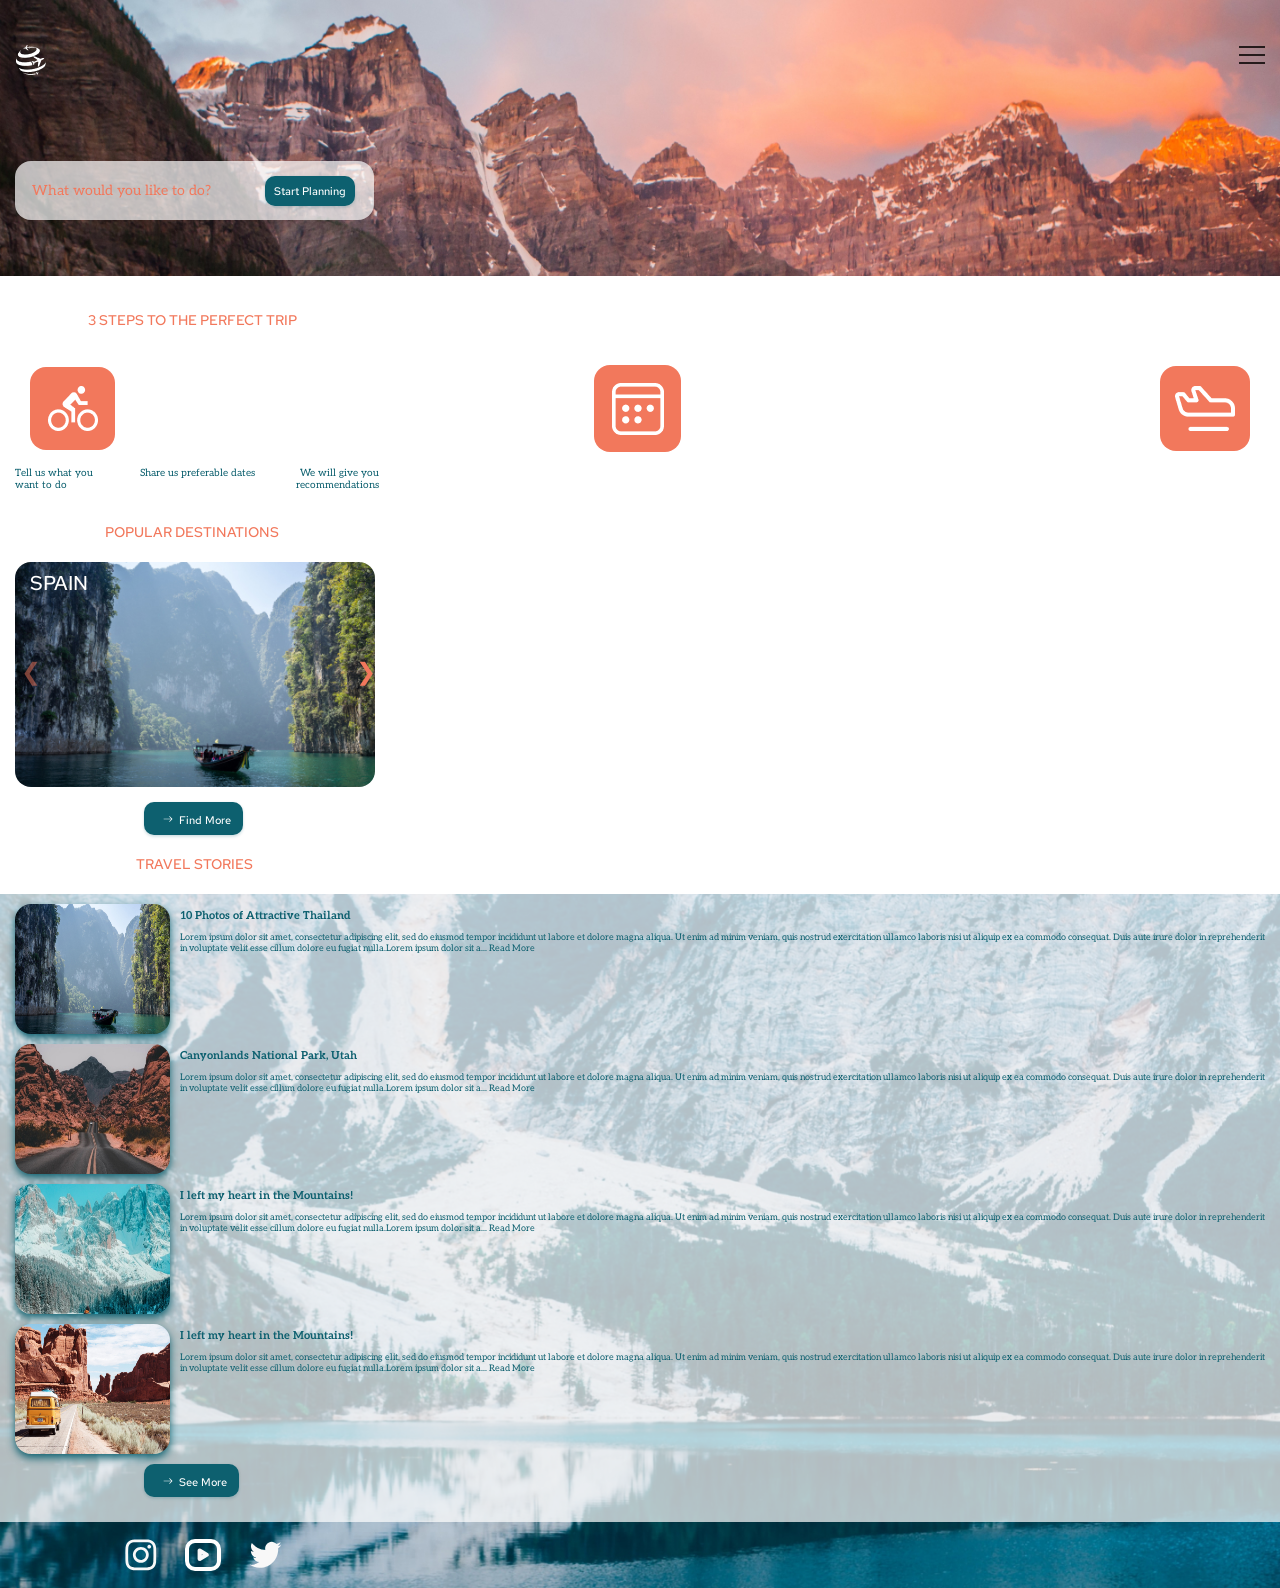
==== commit 90beedb4: "Add files via upload" ====
--- a/index.html
+++ b/index.html
@@ -18,149 +18,132 @@
 </head>
 <body>
 <header class="header">
-    <div class="wrapper">
-        <div class="header__wrapper">
-            <div class="header__logo">
-                <a href="/" class="header__logo__link">
-                    <img src="./img/Vector.png" alt="Logo" class="header__logo__pic">
-                </a>
-                <a class="header__login_text" href="#">Travel Portal </a>
-            </div>
-                    <nav class="header__nav">
-                        <ul class="header__list">
-                            <li class="header__item">
-                                <a href="#" class="header__link">How It Works</a>
-                            </li>
-                            <li class="header__item">
-                                <a href="#" class="header__link">Plan Your Trip</a>
-                            </li>
-                            <li class="header__item">
-                                <a href="#" class="header__link">Destinations</a>
-                            </li>
-                            <li class="header__item">
-                                <a href="#" class="header__link">Travel Stories</a>
-                            </li>
-                        
-                        </ul>
-                    </nav>
-                        <button class="button__login">Login</button>
+    <div class="header__wrapper">
+        <div class="header__logo">
+            <a href="/" class="header__logo-link">
+                <img src="./img/Logo.png" alt="Travel" class="header__logo-pic">
+            </a>
+            <div class="hamburger-menu">
+                <input id="menu__toggle" type="checkbox" />
+                <label class="menu__btn" for="menu__toggle">
+                  <span></span>
+                </label>
+            
+                <ul class="menu__box">
+                  <li><a class="menu__item" href="#">How It Works</a></li>
+                        <li><a class="menu__item" href="#">Plan Your Trip</a></li>
+                        <li><a class="menu__item" href="#">Destinations</a></li>
+                        <li><a class="menu__item" href="#">Travel Stories</a></li>
+                        <li><a class="menu__item" href="#">Account</a></li>
+                        <li><a class="menu__item" href="#">Social Media</a></li>
+                </ul>
+              </div>
         </div>
-    </div>
+    <form action="" class="search">
+        <input type="search" class="search__text"
+         placeholder="What would you like to do?">
+         <button type="submit" name="submit" class="button__search" value="search">Start Planning</button>
+    </form>
+</div>
 </header>
+<!-- гамбургер меню -->
+<div class="hamburger-menu">
+    <input id="menu__toggle" type="checkbox" />
+    <label class="menu__btn" for="menu__toggle">
+      <span></span>
+    </label>
 
-<main class="main">
-    <section class="preview">
-    <div class="wrapper__preview">
-        <h1 class="preview__title">Explore the beauty of the World</h1>
-        <p class="preview__subtitle">Recieve personalized recommendations for countries, hotels, activities and more</p>
-        
-        <form  class="search-form">
-            <Fieldset class="search-form__wrap">
-                <p class="search-form__preview">
-                    <input type="text" class="search-form__field" placeholder="What would you like to do?">
-                    <button type="submit" class="search-form__submit">Start Planning</button>
-                </p>
-            </Fieldset>
-        </form>
+    <ul class="menu__box">
+      <li><a class="menu__item" href="#">How It Works</a></li>
+			<li><a class="menu__item" href="#">Plan Your Trip</a></li>
+			<li><a class="menu__item" href="#">Destinations</a></li>
+			<li><a class="menu__item" href="#">Travel Stories</a></li>
+			<li><a class="menu__item" href="#">Account</a></li>
+			<li><a class="menu__item" href="#">Social Media</a></li>
+    </ul>
+  </div>
 
-</div>    
-    </section>
-<section class="steps">
-        <h3>3 STEPS TO THE PERFECT TRIP</h3>
+<section class="preview">
+    <h3>3 STEPS TO THE PERFECT TRIP</h3>
        
     <div class="steps__item">
-        <div class="step1">
-            <img src="./img/bicicle.png" alt="item1">  
-       
-        </div>
-        <div class="step1"><img src="./img/calendar.png" alt="item1"></div>
-        <div class="step1"><img src="./img/fly.png" alt="item1"></div>
-   
-    </div></section>
-<div class="step__h">
-    <h4>Tell us what you want to do</h4>   
-    <h4>Share us preferable dates </h4>        S
-    <h4>We will give you recommendations</h4>
-     </div>
-     <div class="steps">
-        <h3>POPULAR DESTINATIONS</h3>
-        <div class="wrap_slider">
-            <img src="./img/left_slid.jpg" alt="imgr" class="slider-left">
-            <img src="./img/center_sl.jpg" alt="imgr" class="slider-left">
-            <img src="./img/right_sl.jpg" alt="imgr" class="slider-left">
-        </div>
+        <div class="step1"><img src="./img/bicicle.png" alt="item1"></div>
+        <div class="step2"><img src="./img/calendar.png" alt="item1"></div>
+        <div class="step3"><img src="./img/fly.png" alt="item1"></div>
     </div>
-    <div class="slider__radio">
-        <input type="radio" name="switch" id="i_1">
-<input type="radio" name="switch" id="i_2">
-<input type="radio" name="switch" id="i_3" checked>
-
-<div class="button__slider">
-    <button type="submit" class="search-form__submit">Start Planning</button>
-</div>
+    <div class="step__h">
+        <h4 class="step_h1">Tell us what you want to do</h4>   
+        <h4 class="step_h2">Share us preferable dates </h4>
+        <h4 class="step_h3">We will give you recommendations</h4>
+         </div>
+</section>
+<section class="destinations">
+    <div class="dest__wrap">
+        <h3 class="dest__h3">POPULAR DESTINATIONS</h3>
+            <div class="wrap_slider">
+                <a class="spain" href="/">SPAIN</a>
+                        <img class="mySlides" src="/img/1.jpg">
+                        <img class="mySlides" src="/img/2.jpg">
+                        <img class="mySlides" src="/img/3.jpg">
+                        <img class="mySlides" src="/img/4.jpg">
+                        <button class="w3-button__w3-display-left" onclick="plusDivs(-1)">&#10094;</button>
+                        <button class="w3-button__w3-display-right" onclick="plusDivs(+1)">&#10095;</button>
+                </div>
+</section>
+<button type="submit" name="submit" class="button__find"
+ value="search"> <img class="find-str" src="./img/strelka.svg">Find More</button>
+<section class="stories">
+    <h3 class="stories__h3">TRAVEL STORIES</h3>
+<div class="wrap_backgr_img">
+    <div class="white_backgr">
+            <article class="story__item1">
+                <div class="image">
+                    <img class="imgone" src="./img/1.jpg" alt="one">
+                </div>
+                <div class="block">
+                    <h4 class="stories__h5">10 Photos of Attractive Thailand</h4>
+                    <p class="stori__1">Lorem ipsum dolor sit amet, consectetur adipiscing elit, sed do eiusmod tempor incididunt ut labore et dolore magna aliqua. Ut enim ad minim veniam, quis nostrud exercitation ullamco laboris nisi ut aliquip ex ea commodo consequat. Duis aute irure dolor in reprehenderit in voluptate velit esse cillum dolore eu fugiat nulla.Lorem ipsum dolor sit a... Read More</p>
+                </div>
+            </article>
+            <article class="story__item1">
+                <div class="image">
+                    <img class="imgone" src="./img/2.jpg" alt="one">
+                </div>
+                <div class="block">
+                    <h4 class="stories__h5">Canyonlands National Park, Utah</h4>
+                    <p class="stori__1">Lorem ipsum dolor sit amet, consectetur adipiscing elit, sed do eiusmod tempor incididunt ut labore et dolore magna aliqua. Ut enim ad minim veniam, quis nostrud exercitation ullamco laboris nisi ut aliquip ex ea commodo consequat. Duis aute irure dolor in reprehenderit in voluptate velit esse cillum dolore eu fugiat nulla.Lorem ipsum dolor sit a... Read More</p>
+                </div>
+            </article>
+            <article class="story__item1">
+                <div class="image">
+                    <img class="imgone" src="./img/3.jpg" alt="one">
+                </div>
+                <div class="block">
+                    <h4 class="stories__h5">I left my heart in the Mountains!</h4>
+                    <p class="stori__1">Lorem ipsum dolor sit amet, consectetur adipiscing elit, sed do eiusmod tempor incididunt ut labore et dolore magna aliqua. Ut enim ad minim veniam, quis nostrud exercitation ullamco laboris nisi ut aliquip ex ea commodo consequat. Duis aute irure dolor in reprehenderit in voluptate velit esse cillum dolore eu fugiat nulla.Lorem ipsum dolor sit a... Read More</p>
+                </div>
+            </article>
+            <article class="story__item1">
+                <div class="image">
+                    <img class="imgone" src="./img/4.jpg" alt="one">
+                </div>
+                <div class="block">
+                    <h4 class="stories__h5">I left my heart in the Mountains!</h4>
+                    <p class="stori__1">Lorem ipsum dolor sit amet, consectetur adipiscing elit, sed do eiusmod tempor incididunt ut labore et dolore magna aliqua. Ut enim ad minim veniam, quis nostrud exercitation ullamco laboris nisi ut aliquip ex ea commodo consequat. Duis aute irure dolor in reprehenderit in voluptate velit esse cillum dolore eu fugiat nulla.Lorem ipsum dolor sit a... Read More</p>
+                </div>
+            </article>
+            <button type="submit" name="submit" class="button__see"
+            value="search"> <img class="find-str" src="./img/strelka.svg">See More</button>
     </div>
-<section class="stories">
-    <h3>TRAVEL STORIES</h3>
-<div class="wrap__stories">
-
-    <div class="stories_block">
-        <div class="stories-pic">
-            <img class="stor__logo" src="./img/1.jpg" alt="mountins">
-            
-        </div>
-            <div class="stories__info">
-                <h4 class="stor__title">10 Photos of Attractive Thailand</h4>
-                <p class="stori__info">Lorem ipsum dolor sit amet, consectetur adipiscing elit, sed do eiusmod tempor incididunt ut labore et dolore magna aliqua. Ut enim ad minim veniam, quis nostrud exercitation ullamco laboris nisi ut aliquip ex ea commodo consequat. Duis aute irure dolor in reprehenderit in voluptate velit esse cillum dolore eu fugiat nulla pariatur. Excepteur sint occaecat cupidatat non proident, sunt in culpa qui officia deserunt mollit anim id est laborum.Lorem ipsum dolor sit amet, consectetur adipiscing elit... Read More</p>
-            </div>
-        </div>
-    <div class="stories_block">
-        <div class="stories-pic">
-            <img class="stor__logo" src="./img/2.jpg" alt="mountins">
-        </div>
-            <div class="stories__info">
-                <h4 class="stor__title">Canyonlands National Park, Utah</h4>
-                <p class="stori__info">Lorem ipsum dolor sit amet, consectetur adipiscing elit, sed do eiusmod tempor incididunt ut labore et dolore magna aliqua. Ut enim ad minim veniam, quis nostrud exercitation ullamco laboris nisi ut aliquip ex ea commodo consequat. Duis aute irure dolor in reprehenderit in voluptate velit esse cillum dolore eu fugiat nulla pariatur. Excepteur sint occaecat cupidatat non proident, sunt in culpa qui officia deserunt mollit anim id est laborum.Lorem ipsum dolor sit amet, consectetur adipiscing elit... Read More</p>
-            </div>
-    </div>
-    <div class="stories_block">
-        <div class="stories-pic">
-            <img class="stor__logo" src="./img/3.jpg" alt="mountins">
-        </div>
-            <div class="stories__info">
-                <h4 class="stor__title">I left my heart in the Mountains!</h4>
-                <p class="stori__info">Lorem ipsum dolor sit amet, consectetur adipiscing elit, sed do eiusmod tempor incididunt ut labore et dolore magna aliqua. Ut enim ad minim veniam, quis nostrud exercitation ullamco laboris nisi ut aliquip ex ea commodo consequat. Duis aute irure dolor in reprehenderit in voluptate velit esse cillum dolore eu fugiat nulla pariatur. Excepteur sint occaecat cupidatat non proident, sunt in culpa qui officia deserunt mollit anim id est laborum.Lorem ipsum dolor sit amet, consectetur adipiscing elit... Read More</p>
-            </div>
-    </div>
-    <div class="stories_block">
-        <div class="stories-pic">
-            <img class="stor__logo" src="./img/4.jpg" alt="mountins">
-        </div>
-            <div class="stories__info">
-                <h4 class="stor__title">The Longest journey in my life!</h4>
-                <p class="stori__info">Lorem ipsum dolor sit amet, consectetur adipiscing elit, sed do eiusmod tempor incididunt ut labore et dolore magna aliqua. Ut enim ad minim veniam, quis nostrud exercitation ullamco laboris nisi ut aliquip ex ea commodo consequat. Duis aute irure dolor in reprehenderit in voluptate velit esse cillum dolore eu fugiat nulla pariatur. Excepteur sint occaecat cupidatat non proident, sunt in culpa qui officia deserunt mollit anim id est laborum.Lorem ipsum dolor sit amet, consectetur adipiscing elit... Read More</p>
-            </div>
-    </div>
-  
-</div>
-
-
-
-
+    <footer class="footer">
+        
+        <a href="https://github.com/navigatorsvs1232009/rsschool-cv"><img class="img__footer" src="./img/instagram.svg" alt="hrefi"></a>
+        <a href="https://github.com/navigatorsvs1232009/rsschool-cv"><img class="img__footer_youtube" src="./img/youtube.svg" alt="hrefi"></a>
+        <a href="https://github.com/navigatorsvs1232009/rsschool-cv"><img class="img__footer" src="./img/twitter.svg" alt="hrefi"></a>
+    </footer>
+    
 </section>
-</main>
-<footer class="footer">
- 
-    <h5>All Rights Reserved © Travel Portal</h5>
-    <div class="footer-right">
-
-        <a href="#"><img class="img__footer" src="./img/instagram.svg" alt="hrefi"></a>
-        <a href="#"><img class="img__footer" src="./img/youtube.svg" alt="hrefi"></a>
-        <a href="#"><img class="img__footer" src="./img/twitter.svg" alt="hrefi"></a>
-    
-        
-      
-    </div>
-</footer>
-
+<script src="./script.js"></script>
+<script src="./index.js"></script>
 </body>
 </html>
--- a/style.css
+++ b/style.css
@@ -1,5 +1,5 @@
 html, body, div, span, applet, object, iframe,
-h1, h2, h3, h4, h6, p, blockquote, pre,
+h1, h2, h3, h4, h5, h6, p, blockquote, pre,
 a, abbr, acronym, address, big, cite, code,
 del, dfn, em, img, ins, kbd, q, s, samp,
 small, strike, strong, sub, sup, tt, var,
@@ -19,438 +19,842 @@
 	vertical-align: baseline;
 }
 
-
+/* make sure to set some focus styles for accessibility */
+:focus {
+    outline: 0;
+}
+
+/* HTML5 display-role reset for older browsers */
+article, aside, details, figcaption, figure,
+footer, header, hgroup, menu, nav, section {
+	display: block;
+}
+
+body {
+	line-height: 1;
+}
+
+ol, ul {
+	list-style: none;
+}
+
+blockquote, q {
+	quotes: none;
+}
+
+blockquote:before, blockquote:after,
+q:before, q:after {
+	content: '';
+	content: none;
+}
+
+table {
+	border-collapse: collapse;
+	border-spacing: 0;
+}
+
+input[type=search]::-webkit-search-cancel-button,
+input[type=search]::-webkit-search-decoration,
+input[type=search]::-webkit-search-results-button,
+input[type=search]::-webkit-search-results-decoration {
+    -webkit-appearance: none;
+    -moz-appearance: none;
+}
+
+input[type=search] {
+    -webkit-appearance: none;
+    -moz-appearance: none;
+    -webkit-box-sizing: content-box;
+    box-sizing: content-box;
+}
+
+textarea {
+    overflow: auto;
+    vertical-align: top;
+    resize: vertical;
+}
+
+/**
+ * Correct `inline-block` display not defined in IE 6/7/8/9 and Firefox 3.
+ */
+
+audio,
+canvas,
+video {
+    display: inline-block;
+    *display: inline;
+    *zoom: 1;
+    max-width: 100%;
+}
+
+/**
+ * Prevent modern browsers from displaying `audio` without controls.
+ * Remove excess height in iOS 5 devices.
+ */
+
+audio:not([controls]) {
+    display: none;
+    height: 0;
+}
+
+/**
+ * Address styling not present in IE 7/8/9, Firefox 3, and Safari 4.
+ * Known issue: no IE 6 support.
+ */
+
+[hidden] {
+    display: none;
+}
+
+/**
+ * 1. Correct text resizing oddly in IE 6/7 when body `font-size` is set using
+ *    `em` units.
+ * 2. Prevent iOS text size adjust after orientation change, without disabling
+ *    user zoom.
+ */
 
 html {
-    box-sizing: border-box;
-}
-
-*, *::before, *::after {
-    box-sizing: inherit;
-}
-
-body {
-    
+    font-size: 100%; /* 1 */
+    -webkit-text-size-adjust: 100%; /* 2 */
+    -ms-text-size-adjust: 100%; /* 2 */
+}
+
+/**
+ * Address `outline` inconsistency between Chrome and other browsers.
+ */
+
+a:focus {
+    outline: thin dotted;
+}
+
+/**
+ * Improve readability when focused and also mouse hovered in all browsers.
+ */
+
+a:active,
+a:hover {
+    outline: 0;
+}
+
+/**
+ * 1. Remove border when inside `a` element in IE 6/7/8/9 and Firefox 3.
+ * 2. Improve image quality when scaled in IE 7.
+ */
+
+img {
+    border: 0; /* 1 */
+    -ms-interpolation-mode: bicubic; /* 2 */
+}
+
+/**
+ * Address margin not present in IE 6/7/8/9, Safari 5, and Opera 11.
+ */
+
+figure {
+    margin: 0;
+}
+
+/**
+ * Correct margin displayed oddly in IE 6/7.
+ */
+
+form {
+    margin: 0;
+}
+
+/**
+ * Define consistent border, margin, and padding.
+ */
+
+fieldset {
+    border: 1px solid #c0c0c0;
+    margin: 0 2px;
+    /* padding: 0.35em 0.625em 0.75em; */
+}
+
+/**
+ * 1. Correct color not being inherited in IE 6/7/8/9.
+ * 2. Correct text not wrapping in Firefox 3.
+ * 3. Correct alignment displayed oddly in IE 6/7.
+ */
+
+legend {
+    border: 0; /* 1 */
+    padding: 0;
+    white-space: normal; /* 2 */
+    *margin-left: -7px; /* 3 */
+}
+
+/**
+ * 1. Correct font size not being inherited in all browsers.
+ * 2. Address margins set differently in IE 6/7, Firefox 3+, Safari 5,
+ *    and Chrome.
+ * 3. Improve appearance and consistency in all browsers.
+ */
+
+button,
+input,
+select,
+textarea {
+    font-size: 100%; /* 1 */
+    margin: 0; /* 2 */
+    vertical-align: baseline; /* 3 */
+    *vertical-align: middle; /* 3 */
+}
+
+/**
+ * Address Firefox 3+ setting `line-height` on `input` using `!important` in
+ * the UA stylesheet.
+ */
+
+button,
+input {
+    line-height: normal;
+}
+
+/**
+ * Address inconsistent `text-transform` inheritance for `button` and `select`.
+ * All other form control elements do not inherit `text-transform` values.
+ * Correct `button` style inheritance in Chrome, Safari 5+, and IE 6+.
+ * Correct `select` style inheritance in Firefox 4+ and Opera.
+ */
+
+button,
+select {
+    text-transform: none;
+}
+
+/**
+ * 1. Avoid the WebKit bug in Android 4.0.* where (2) destroys native `audio`
+ *    and `video` controls.
+ * 2. Correct inability to style clickable `input` types in iOS.
+ * 3. Improve usability and consistency of cursor style between image-type
+ *    `input` and others.
+ * 4. Remove inner spacing in IE 7 without affecting normal text inputs.
+ *    Known issue: inner spacing remains in IE 6.
+ */
+
+button,
+html input[type="button"], /* 1 */
+input[type="reset"],
+input[type="submit"] {
+    -webkit-appearance: button; /* 2 */
+    cursor: pointer; /* 3 */
+    *overflow: visible;  /* 4 */
+}
+
+/**
+ * Re-set default cursor for disabled elements.
+ */
+
+button[disabled],
+html input[disabled] {
+    cursor: default;
+}
+
+/**
+ * 1. Address box sizing set to content-box in IE 8/9.
+ * 2. Remove excess padding in IE 8/9.
+ * 3. Remove excess padding in IE 7.
+ *    Known issue: excess padding remains in IE 6.
+ */
+
+input[type="checkbox"],
+input[type="radio"] {
+    -webkit-box-sizing: border-box;
+            box-sizing: border-box; /* 1 */
+    padding: 0; /* 2 */
+    *height: 13px; /* 3 */
+    *width: 13px; /* 3 */
+}
+
+/**
+ * 1. Address `appearance` set to `searchfield` in Safari 5 and Chrome.
+ * 2. Address `box-sizing` set to `border-box` in Safari 5 and Chrome
+ *    (include `-moz` to future-proof).
+ */
+
+input[type="search"] {
+    -webkit-appearance: textfield; /* 1 */
+    -webkit-box-sizing: content-box; /* 2 */
+    box-sizing: content-box;
+}
+
+/**
+ * Remove inner padding and search cancel button in Safari 5 and Chrome
+ * on OS X.
+ */
+
+input[type="search"]::-webkit-search-cancel-button,
+input[type="search"]::-webkit-search-decoration {
+    -webkit-appearance: none;
+}
+
+/**
+ * Remove inner padding and border in Firefox 3+.
+ */
+
+button::-moz-focus-inner,
+input::-moz-focus-inner {
+    border: 0;
+    padding: 0;
+}
+
+/**
+ * 1. Remove default vertical scrollbar in IE 6/7/8/9.
+ * 2. Improve readability and alignment in all browsers.
+ */
+
+textarea {
+    overflow: auto; /* 1 */
+    vertical-align: top; /* 2 */
+}
+
+/**
+ * Remove most spacing between table cells.
+ */
+
+table {
+    border-collapse: collapse;
+    border-spacing: 0;
+}
+
+html,
+button,
+input,
+select,
+textarea {
+    color: #222;
+}
+
+
+::-moz-selection {
+    background: #b3d4fc;
+    text-shadow: none;
+}
+
+::selection {
+    background: #b3d4fc;
+    text-shadow: none;
+}
+
+img {
+    vertical-align: middle;
+}
+
+fieldset {
+    border: 0;
+    margin: 0;
+    padding: 0;
+}
+
+textarea {
+    resize: vertical;
+}
+
+.chromeframe {
+    margin: 0.2em 0;
+    background: #ccc;
+    color: #000;
+    padding: 0.2em 0;
+}
+
+body{
     font-family: 'Lato';
     font-style: normal;
     font-size: 16px;
     line-height: 1.2;
     font-weight: normal;
-    color:rgb(65, 82, 24);
-    width: 100%;
-}
-
-
-
-.wrapper {
-    max-width: 1440px;
-    margin: 0 auto;
-    padding: 0 15px;
-}
-/* header */
-.header {
-    position: fixed;
+    color: #102746;
+}
+
+img{
+    max-width: 100%;
+    height: auto;
+}
+
+.search{
+ margin-top: 67px;
+ margin-bottom: 61px;
+ margin-left: 15px;
+ margin-right: 15px;
+
+}
+
+.search__text {
+    position: absolute;
+    background: transparent;
+    display: inline-block;
+    font-family: 'Aleo';
+    font-style: italyc;
+    font-weight: 400;
+    font-size: 14px;
+    line-height: 17px;
+    border: none;
+    padding-left: 16.55px;
+    padding-top: 20.72px;
+    padding-right: 142px;
+    padding-bottom: 20.72px;
+    width: 200px;
+    background: rgba(255, 255, 255, 0.7);
+    border-radius: 16px;
+}
+
+.search__text::placeholder{
+    color: #F2785C;
+    
+   }
+
+.button__search {
+    position: relative;
+    font-family: 'Red Hat Text';
+    font-style:normal;
+    font-weight: 500;
+    font-size: 11px;
+    line-height: 15px;
+    color: #FFFFFF;
+    padding: 7.5px 9px;
+    background: #0d606f;
+    border: none;
+    box-shadow: 0px 0px 3px rgba(13, 96, 111, 0.08), 0px 2px 3px rgba(13, 96, 111, 0.16);
+    border-radius: 10px;
+    margin: 15px 20px 9px 250px;
+    z-index: 1;
+}
+
+
+.header{
+    position: absolute;
     top: 0;
     left: 0;
-    background-color:#F2785C;
+    width: 100%;
+      z-index: 999;
+    background-image: url(./img/garrett-parker-DlkF4-dbCOU-unsplash\ 1.jpg);
+    background-size: cover;
+}
+
+.header__logo{
+    margin-left: 16px;
+    margin-top: 45px;
+}
+
+.header__burger{
+    margin-left: 143px;
+}
+
+/* preview */
+
+h3 {
+    font-family: 'Red Hat Text';
+font-style: normal;
+font-weight: 500;
+font-size: 14px;
+line-height: 19px;
+/* identical to box height */
+
+
+color: #F2785C;
+margin-left: 88px;
+margin-right: 88px;
+}
+
+.preview{
+    margin-top: 292px;
+}
+
+.steps {
+    display: inline-block;
+    justify-content: center;
+    align-items: center;
+    font-family: 'Red Hat Text';
+    font-style: normal;
+    font-weight: 500;
+    font-size: 40px;
+    line-height: 53px;
+    }
+    
+.steps__item {
+    display: flex;
+    justify-content: space-between;
+    align-items: center;
+    padding: 15px;
+    margin-left: 15px;
+    margin-right: 15px;
+    margin-top: 20px;
+    }
+
+.step1 {
+        padding: 19px 17px 19.5px 18px;
+        background: #F2785C;
+        border-radius: 16px;
+        margin-right: 75px;
+    }
+.step2 {
+        padding: 18px 17px 17px 18px;
+        background: #F2785C;
+        border-radius: 16px;
+        margin-right: 75px;
+    }
+.step3 {
+        padding: 20px 15px;
+        background: #F2785C;
+        border-radius: 16px;
+    }
+
+h4 {
+        font-family: 'Aleo';
+        font-style: normal;
+        font-weight: 400;
+        font-size: 10px;
+        line-height: 12px;
+        color: #0D606F;
+    }
+
+.step__h {
+        display: flex;
+        margin-left: 15px;
+        }
+
+.step_h1{
+    width:  94px;
+    margin-right: 31px;
+}
+
+.step_h2{
+    width: 115px;
+    margin-right: 26px;
+}
+
+.step_h3{
+    width: 98px;
+    margin-right: 15px;
+    direction: rtl;
+}
+
+/* destinations */
+
+.dest__h3{
+    margin-top: 32px;
+    margin-left: 105px;
+    margin-bottom: 20px;
+}
+
+.wrap_slider{
+margin-left: 15px;
+margin-right: 15px;
+width: 360px;
+height: 210px;
+border-radius: 16px;
+z-index: -1;
+margin-bottom: 10px;
+} 
+
+.mySlides{
+    border-radius: 16px;
+}
+
+.spain{
+    position: absolute;
+    display:flex;
+text-decoration:none;
+font-family: 'Red Hat Text';
+font-style: normal;
+font-weight: 500;
+font-size: 20px;
+line-height: 26px;
+
+color: #FFFFFF;
+margin-top: 8px;
+margin-left: 15px;
+
+}
+
+ .w3-button__w3-display-left{
+    position: absolute;
+    display: flex;
+    background: none;
+    margin-top: -130.48px;
+    margin-left: 0.27px;
+    border: none;
+    color: rgba(242, 120, 92, 0.5);
+    font-size: 24px;
+}
+
+.w3-button__w3-display-right{
+    position: absolute;
+    display: flex;
+    background: none;
+    margin-top: -130.48px;
+    margin-left: 334.58px;
+    border: none;
+    color: #F2785C;
+    font-size: 24px;
+} 
+
+.first__r{
+    display: block;
+   position: absolute;
+    margin-top: 190px;
+    margin-left: 162px;
+    
+    width: 8px;
+    height: 8px;
+    
+    background: #F2785C;
+    border-radius: 16px;
+}
+
+.second__r{
+    display: block;
+    position: absolute;
+     margin-top: 190px;
+     margin-left: 176px;
+     
+     width: 8px;
+     height: 8px;
+     
+     background: #F2785C;
+     border-radius: 16px;
+}
+
+.third__r{
+    display: block;
+   position: absolute;
+    margin-top: 190px;
+    margin-left: 190px;
+    
+    width: 8px;
+    height: 8px;
+    
+    background: #F2785C;
+    border-radius: 16px;
+}
+
+.button__find{
+    display: flex;
+    position: relative;
+    font-family: 'Red Hat Text';
+    font-style: normal;
+    font-weight: 500;
+    font-size: 11px;
+    line-height: 15px;
+    color: #FFFFFF;
+    padding: 10.5px 12px 7.5px 6.62px;
+    background: #0d606f;
+    border: none;
+    box-shadow: 0px 0px 3px rgb(13 96 111 / 8%), 0px 2px 3px rgb(13 96 111 / 16%);
+    border-radius: 10px;
+    margin-top: 30px;
+    margin-left: 144px;
+}
+
+.find-str{
+    padding-left: 12.19px;
+    padding-top: 3.19px;
+    padding-right: 6.62px;
+}
+
+.wrap_backgr_img{
+    background-image: url("./img/Backgr_img.jpg");
+    margin-top: 20px;
+    z-index: 999;
+    background-size: cover;
+}
+
+.white_backgr{
+    margin-top: 20px;
+    z-index: 999;
+    background: rgba(255, 255, 255, 0.7);
+    height: 628px;
+}
+
+.stories__h3{
+    margin-top: 20px;
+    margin-bottom: 10px;
+    margin-left: 136px;
+}
+
+
+.story__item1{
+    display: flex;
+    flex-direction: row;
+}
+
+.imgone{
+    max-width: 155px;
+    height: 130px;
+margin-left: 15px;
+margin-top: 10px;
+
+filter: drop-shadow(0px 4px 4px #0D606F);
+border-radius: 16px;
+}
+
+
+.stories__h5{
+    margin-left: 10px;
+    margin-top: 15px;
+
+    font-family: 'Aleo';
+    font-style: normal;
+    font-weight: 700;
+    font-size: 11px;
+    line-height: 13px;
+    
+    color: #0D606F;
+    
+}
+
+.stori__1{
+    margin-left: 10px;
+    margin-top: 10px;
+    margin-right: 10px;
+    font-family: 'Aleo';
+font-style: normal;
+font-weight: 400;
+font-size: 9px;
+line-height: 11px;
+
+color: #0D606F;
+}
+
+.footer{
+    padding-top: 16.4px;
+    padding-bottom: 17.75px;
+    margin-left: 100.4px;
+    
+}
+.img__footer{
+    margin-left: 24.21px;
+}
+
+.img__footer_youtube{
+    margin-left: 24.21px;
+    border: 4px solid white;
+    padding: 5px 8px;
+    border-radius: 10px;
+}
+
+
+.button__see{
+    display: flex;
+    position: relative;
+    font-family: 'Red Hat Text';
+    font-style: normal;
+    font-weight: 500;
+    font-size: 11px;
+    line-height: 15px;
+    color: #FFFFFF;
+    padding: 10.5px 12px 7.5px 6.62px;
+    background: #0d606f;
+    border: none;
+    box-shadow: 0px 0px 3px rgb(13 96 111 / 8%), 0px 2px 3px rgb(13 96 111 / 16%);
+    border-radius: 10px;
+    margin-top: 10px;
+    margin-left: 144px;
+    
+}
+
+#menu__toggle {
+    opacity: 0;
+  }
+  
+  #menu__toggle:checked ~ .menu__btn > span {
+    transform: rotate(45deg);
+  }
+  #menu__toggle:checked ~ .menu__btn > span::before {
+    top: 0;
+    transform: rotate(0);
+    
+  }
+  #menu__toggle:checked ~ .menu__btn > span::after {
+    top: 0;
+    transform: rotate(90deg);
+    
+  }
+  #menu__toggle:checked ~ .menu__box {
+    visibility: visible;
+    right: 0;
+  }
+  
+  .menu__btn {
+    display: flex;
+    align-items: center;
     position: fixed;
+    top: 42px;
+    right: 15px;
+  
+    width: 26px;
+    height: 26px;
+  
+    cursor: pointer;
+    z-index: 3;
+  }
+  
+  .menu__btn > span,
+  .menu__btn > span::before,
+  .menu__btn > span::after {
+    display: block;
+    position: absolute;
+  
+    width: 100%;
+    height: 2px;
+  
+    background-color:  #251b1b;
+  
+    transition-duration: .25s;
+  }
+  .menu__btn > span::before {
+    content: '';
+    top: -8px;
+  }
+  .menu__btn > span::after {
+    content: '';
+    top: 8px;
+  }
+  
+  .menu__box {
+    display: block;
+    position: fixed;
+    visibility: hidden;
     top: 0;
-    width: 100%;
-    opacity: 70%;
-    padding-bottom: 20px;
-    box-shadow: 0px 4px 4px rgba(13, 96, 111, 0.5)
-}
-
-.header__wrapper {
-    display: flex;
-    flex-wrap: wrap;
-    align-items: flex-end;
-    justify-content: space-between;
-  
-    text-decoration: nones;
-    list-style-type: none;
-    
-    
-}
-
-
-
-.header__nav {
-    margin: 35px 34px;
-    
-}
-
-.header__list{
-    display: flex;
-    flex-wrap: wrap;
-
-
-}
-
-.header__item{
-    padding-right: 6px;
-    list-style-type: none;
-}
-.header__item:last-child {
-    margin-right: none;
-}
-
-.header__link {
+    right: -100%;
+  
+    width: 165px;
+    /* height: 100%; */
+  
+    margin: 0;
+    padding: 30px 0;
+  padding-top: 40px;
+    list-style: none;
+  
+    background-color: #F2785C;
+    box-shadow: 1px 0px 6px rgba(0, 0, 0, .2);
+  
+    transition-duration: .25s;
+    border-radius: 16px;
+    margin-top: 27px;
+    z-index: 2;
+  }
+  
+  .menu__item {
+    display: block;
+    text-align: right;
+    padding-top: 10px;
+    padding-bottom: 10px;
+    padding-right: 10px;
+
     font-family: 'Red Hat Text';
     font-style: normal;
     font-weight: 500;
     font-size: 16px;
     line-height: 21px;
-    color:aliceblue;
+    
+    color: #FFFFFF;
     text-decoration: none;
-    list-style-type: none;
-}
-
-
-.button__login {
-color: #ffffff;
-margin: 0px 0px 0px 0px;
-padding: 10px 30px;
-background: #0D606F;
-box-shadow: 0px 4px 4px rgba(0, 0, 0, 0.25), 0px 2px 3px rgba(13, 96, 111, 0.16);
-border-radius: 10px;
-
-}
-
-
-/* logo */
-
-.header__logo {
-padding: 0px 0px 0px 0px;
-
-
-font-family: 'Magra';
-font-style: normal;
-font-weight: 600;
-font-size: 32px;
-line-height: 39px;
-}
-
-.header__login_text {
-    text-decoration: none;
-    list-style-type: none;
-    color: #ffffff;
-}
-
-
-.header__login_text{
-    display: inline-block;
-    padding-left: 0px;
-
-    font-family: 'Magra';
-    font-style: normal;
-    font-weight: 600;
-    font-size: 32px;
-    line-height: 39px;
-
-}
-
-
-/* main */
-.wrapper__preview{
-    max-width: 1440px;
-    margin: 32px 428px 221px 120px;
-
-}
-
-
-.preview {
-    /* min-height: 100vh; */
-    background-size: cover;
-
-
-    background: url("./img/garrett-parker-DlkF4-dbCOU-unsplash\ 1.jpg") no-repeat 0 0/100% auto;
-    padding-top: 122px;
-    padding-bottom: 33px;
-
-}
-
-
-.preview__title {
-    font-family: 'Aleo';
-    font-style: normal;
-    font-weight: 700;
-    font-size: 80px;
-    line-height: 96px;
-    
-    color: #FFFFFF;
-    max-width: 892px;
-
-    margin-bottom: 22px;
-}
-
-.preview__subtitle {
-    font-family: 'Aleo';
-font-style: italic;
-font-weight: 700;
-font-size: 20px;
-line-height: 24px;
-
-max-width: 546px;
-
-color: #FFFFFF;
-margin-bottom: 46px;
-}
-
-/* input */
-
-.search-form__wrap{
-    margin-left: 0px;
-    border: 0;
-}
-
-.search-form__info {
-    display: flex;
-    flex-wrap: wrap;
-    
-
-}
-
-.search-form__field {
-background: rgba(255, 255, 255, 0.7);
-border-radius: 16px;
-width: 892px;
-height: 95px;
-opacity: 70%;
-z-index: 1;
-}
-
-
-input::placeholder{
-    
-    font-family: 'Aleo';
-font-style: italic;
-font-weight: 400;
-font-size: 24px;
-line-height: 29px;
-
-color: #F2785C;
-}
-
-
-.search-form__submit {
-
-width: 228px;
-height: 59px;
-left: 766px;
-top: 434px;
-
-background: #0D606F;
-box-shadow: 0px 0px 3px rgba(13, 96, 111, 0.08), 0px 2px 3px rgba(13, 96, 111, 0.16);
-border-radius: 10px;
-font-family: 'Red Hat Text';
-font-style: normal;
-font-weight: 500;
-font-size: 24px;
-line-height: 32px;
-color: #FFFFFF;
-margin-left: -250px;
-z-index: 2;
-}
-
-/* h3 */
-
-h3 {
-    margin: 40px 415px;
-    font-family: 'Red Hat Text';
-    font-style: normal;
-    font-weight: 500;
-    font-size: 40px;
-    line-height: 53px;
-    /* identical to box height */
-    
-    
-    color: #F2785C;
-}
-/* section 2 */
-.steps {
-display: inline-block;
-justify-content: center;
-align-items: center;
-
-    font-family: 'Red Hat Text';
-font-style: normal;
-font-weight: 500;
-font-size: 40px;
-line-height: 53px;
-}
-
-.steps__item {
-display: flex;
-justify-content: space-between;
-align-items: center;
-padding: 40px 131px 13px 13px;
-margin-left: 204px;
-margin-right: 204px;
-}
-
-
-
-.step1, .step2, .step3  {
-padding: 25px;
-    background: #F2785C;
-    border-radius: 16px;
-}
-
-h4{
-    margin:-13px  50px;
-display: inline-block;
-font-family: 'Aleo';
-font-style: normal;
-font-weight: 400;
-font-size: 20px;
-line-height: 24px;
-
-color: #0D606F;
-}
-
-.step__h {
-margin-left: 131px;
-margin-right: 204px;
-margin-top: 13px;
-}
-
-/* slider */
-.wrap-slider{
-    display: flex;
-    flex-flow: row-reverse nowrap;
-    justify-content: space-around;
-    align-content: space-around;
-    width: 100%;
-    height: 100px;
-   }
-   .slider-left {
-    margin: 5px;
-    padding: 5px;
-    flex: 0 1 auto;
-    align-self: center;
-    max-height: 300px;
-   }
-
-    #i_1:checked ~ .wrapper .content1,
-    #i_2:checked ~ .wrapper .content2,
-    #i_3:checked ~ .wrapper .content3 {
-        opacity: 1;
-        pointer-events: auto;
-    }
-
-
-    #i_1:checked ~ .controls label[for="i_1"],
-    #i_2:checked ~ .controls label[for="i_2"],
-    #i_3:checked ~ .controls label[for="i_3"]
-    {
-    color: #424242;
-    }
-
-    /* stories */
-    .wrap__stories{
-        display: flex;
-        flex-wrap: wrap;
-        height: 1270px;
-        margin: 0;    
-
-        background: rgba(255, 255, 255, 0.7);
-        opacity: 70%;
-        
-        background-size: cover;
-        padding-top: 40px;
-        z-index: -1;
-        }
-/* 
-        .wrap__stories{
-            display: flex;
-            flex-wrap: wrap;
-            height: 1331px;
-            margin: 0 0 0 0;    
-            background: url("./back_stories.jpg") no-repeat 0 0/100% auto;
-        
-            opacity: 70%;
-            min-height: 100vh;
-            background-size: cover;
-           
-            } */
-
-    /*stories text  */
-.stor__logo {
-float: left;
-margin: 0px 40px 0px 120px;
-max-width: 100%;
-height: auto;
-filter: drop-shadow(0px 4px 4px #0D606F);
-border-radius: 16px;
-}
-
-
-
-
-.stor__title {
-margin: 40px 125px 24px 40px;
-font-family: 'Aleo';
-font-style: normal;
-font-weight: 400;
-font-size: 35px;
-line-height: 42px;
-
-
-
-color: #0D606F;
-}
-
-
-.stori__info{
-    margin: 24px 125px 30px 40px;
-    display: block;
-
-    font-family: 'Aleo';
-font-style: normal;
-font-weight: 400;
-font-size: 20px;
-line-height: 24px;
-
-color: #0D606F;
-}
-/* footer */
-
-footer {
-   
-    display: flex;
-  
-    
-    justify-content:flex-end;
-    align-items: flex-end;
-    height: 1331px;
-    margin: -1270px 0 0 0;    
-    background: url("./back_stories.jpg") no-repeat 0 0/100% auto;
-
-
-    
-  }
-
-
-  h5 {
-font-family: 'Red Hat Text';
-font-style: normal;
-font-weight: 500;
-font-size: 16px;
-line-height: 21px;
-
-color: #FFFFFF;
-  }
-
-  .footer-right{
-    display: flex;
-    align-items: center;
-    padding: 14px;
-    margin-left: 415px;
-  }
-
-
-  .img__footer{
-    display: block;
-    padding-left: 20px;
+  
+    transition-duration: .25s;
+  }
+  .menu__item:hover {
+    background-color: #CFD8DC;
   }
